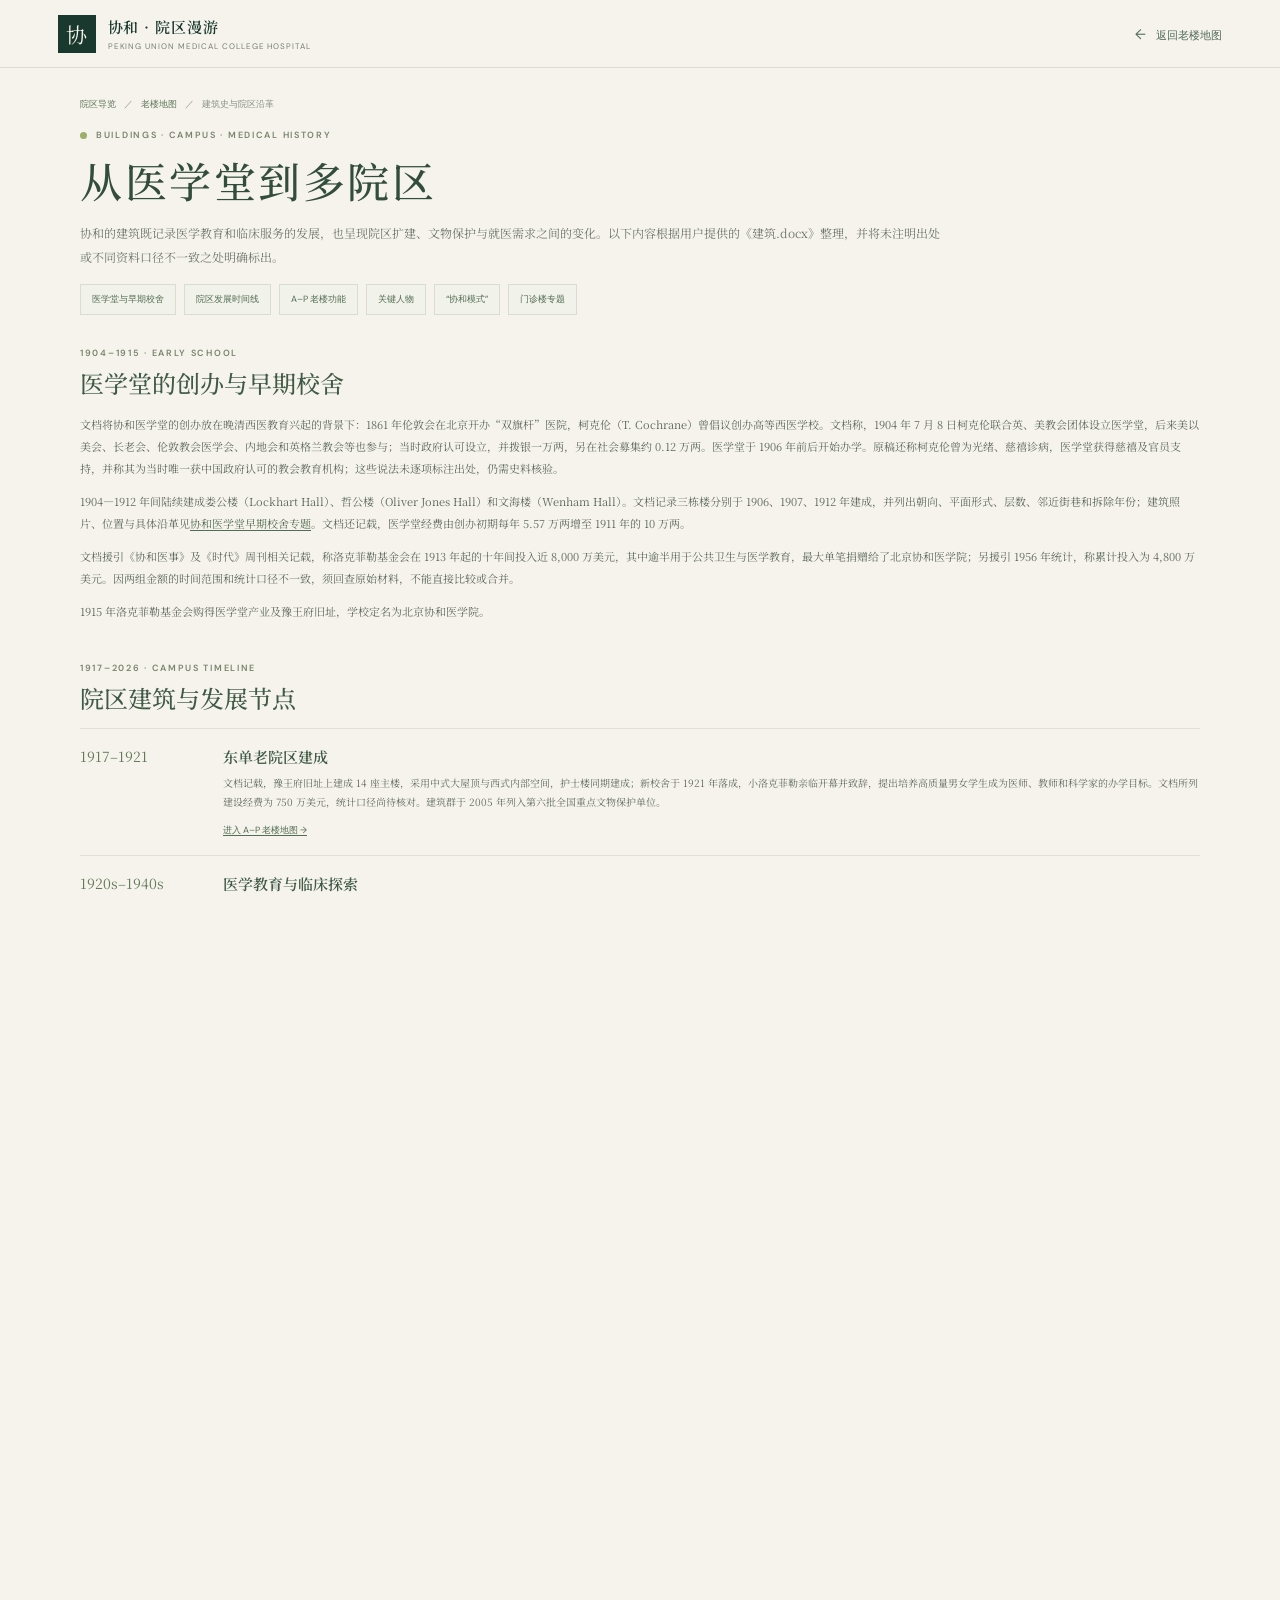
==== building-history.html @ 591eacb5 "Add complete campus building history Publish the uploaded document's historical timeline, clarify th" ====
<!doctype html>
<html lang="zh-CN">
<head>
  <meta charset="utf-8">
  <meta name="viewport" content="width=device-width, initial-scale=1">
  <meta name="theme-color" content="#f5f3ec">
  <meta name="description" content="协和医学堂早期校舍、东单老楼、门诊楼与院区发展沿革">
  <title>建筑史与院区沿革 · 协和院区漫游</title>
  <link rel="stylesheet" href="./styles.css">
  <link rel="stylesheet" href="./old-building.css">
</head>
<body class="heritage-detail-page building-history-page">
  <header class="topbar">
    <a class="brand" href="./index.html" aria-label="返回院区导览">
      <span class="brand-mark">协</span>
      <span><strong>协和 · 院区漫游</strong><small>PEKING UNION MEDICAL COLLEGE HOSPITAL</small></span>
    </a>
    <a class="back-link" href="./old-building.html"><span aria-hidden="true">←</span> 返回老楼地图</a>
  </header>
  <main class="heritage-detail-main">
    <nav class="detail-breadcrumb" aria-label="面包屑导航">
      <a href="./index.html">院区导览</a><span>／</span><a href="./old-building.html">老楼地图</a><span>／</span><span>建筑史与院区沿革</span>
    </nav>
    <header class="building-history-heading">
      <p class="eyebrow"><span></span> BUILDINGS · CAMPUS · MEDICAL HISTORY</p>
      <h1>从医学堂到多院区</h1>
      <p>协和的建筑既记录医学教育和临床服务的发展，也呈现院区扩建、文物保护与就医需求之间的变化。以下内容根据用户提供的《建筑.docx》整理，并将未注明出处或不同资料口径不一致之处明确标出。</p>
      <nav class="early-buildings-nav" aria-label="建筑史内容索引">
        <a href="#origins">医学堂与早期校舍</a>
        <a href="#timeline">院区发展时间线</a>
        <a href="#old-buildings">A–P 老楼功能</a>
        <a href="#people">关键人物</a>
        <a href="#model">“协和模式”</a>
        <a href="#outpatient">门诊楼专题</a>
      </nav>
    </header>

    <section class="building-history-section" id="origins">
      <p class="section-kicker">1904–1915 · EARLY SCHOOL</p>
      <h2>医学堂的创办与早期校舍</h2>
      <p>文档将协和医学堂的创办放在晚清西医教育兴起的背景下：1861 年伦敦会在北京开办“双旗杆”医院，柯克伦（T. Cochrane）曾倡议创办高等西医学校。文档称，1904 年 7 月 8 日柯克伦联合英、美教会团体设立医学堂，后来美以美会、长老会、伦敦教会医学会、内地会和英格兰教会等也参与；当时政府认可设立，并拨银一万两，另在社会募集约 0.12 万两。医学堂于 1906 年前后开始办学。原稿还称柯克伦曾为光绪、慈禧诊病，医学堂获得慈禧及官员支持，并称其为当时唯一获中国政府认可的教会教育机构；这些说法未逐项标注出处，仍需史料核验。</p>
      <p>1904—1912 年间陆续建成娄公楼（Lockhart Hall）、哲公楼（Oliver Jones Hall）和文海楼（Wenham Hall）。文档记录三栋楼分别于 1906、1907、1912 年建成，并列出朝向、平面形式、层数、邻近街巷和拆除年份；建筑照片、位置与具体沿革见<a href="./early-buildings.html">协和医学堂早期校舍专题</a>。文档还记载，医学堂经费由创办初期每年 5.57 万两增至 1911 年的 10 万两。</p>
      <p>文档援引《协和医事》及《时代》周刊相关记载，称洛克菲勒基金会在 1913 年起的十年间投入近 8,000 万美元，其中逾半用于公共卫生与医学教育，最大单笔捐赠给了北京协和医学院；另援引 1956 年统计，称累计投入为 4,800 万美元。因两组金额的时间范围和统计口径不一致，须回查原始材料，不能直接比较或合并。</p>
      <p>1915 年洛克菲勒基金会购得医学堂产业及豫王府旧址，学校定名为北京协和医学院。</p>
    </section>

    <section class="building-history-section" id="timeline">
      <p class="section-kicker">1917–2026 · CAMPUS TIMELINE</p>
      <h2>院区建筑与发展节点</h2>
      <ol class="building-history-timeline">
        <li>
          <time>1917–1921</time>
          <div><h3>东单老院区建成</h3><p>文档记载，豫王府旧址上建成 14 座主楼，采用中式大屋顶与西式内部空间，护士楼同期建成；新校舍于 1921 年落成，小洛克菲勒亲临开幕并致辞，提出培养高质量男女学生成为医师、教师和科学家的办学目标。文档所列建设经费为 750 万美元，统计口径尚待核对。建筑群于 2005 年列入第六批全国重点文物保护单位。</p><a href="./old-building.html">进入 A–P 老楼地图 →</a></div>
        </li>
        <li>
          <time>1920s–1940s</time>
          <div><h3>医学教育与临床探索</h3><p>文档将八年制医学教育、招收女生的办学实践，以及 1936 年世界首例颈动脉部分切除术、1942 年刘士豪与朱宪彝命名“肾性骨营养不良”等内容列为协和医学史节点。这些具体史实及“首例”的范围需结合专业史料进一步核验。</p></div>
        </li>
        <li>
          <time>1941–1959</time>
          <div><h3>停办、接管与恢复办学</h3><p>文档记载，太平洋战争期间协和于 1941—1945 年被迫关闭，战后复院；1951 年由中央人民政府接管。文档称人才流失后教学特色和医疗水平受到影响，张孝骞于 1957 年建议恢复协和医学院，1959 年学校定名为“中国医科大学”，并记有“党的领导加旧协和”的办学方针概括。不同阶段的机构名称、政策表述及因果判断以校史档案为准。</p></div>
        </li>
        <li>
          <time>1975–1978</time>
          <div><h3>专门门诊楼开工并开诊</h3><p>后期门诊楼于 1975 年奠基、1978 年开诊，建筑面积约 1.3 万平方米。文档中的未署名口述回忆称，它建成时曾是北京较早的专门门诊楼，国家拨款建设，设施当时较为先进。该回忆未注明受访者和原始记录。此楼属于改革开放后院区扩容，与 A–P 编号中的 J 楼（早期老院区门诊楼）不是同一栋建筑。</p><a href="./campus-building.html?place=outpatient">查看 1978 年门诊楼及后续门诊发展 →</a></div>
        </li>
        <li>
          <time>1987–2001</time>
          <div><h3>住院与教学空间扩充</h3><p>文档记载，住院楼于 1987 年奠基、1996 年启用，建筑面积约 6.4 万平方米；教学楼于 1998—2001 年建成，建筑面积约 1.8 万平方米。</p></div>
        </li>
        <li>
          <time>2002</time>
          <div><h3>西单院区并入</h3><p>文档将邮电医院合并重组与新增西院区相联系，并列出院区内 1993 年住院楼、1998 年门诊楼和 2003 年北楼，建筑面积约 3.3 万平方米、新增床位 500 余张，作为“一院多区”发展的节点。院区建筑年份及统计范围仍需以院方资料核对。</p></div>
        </li>
        <li>
          <time>2008–2013</time>
          <div><h3>新门急诊与手术空间</h3><p>门急诊楼及手术科室楼改扩建工程于 2008 年奠基、2012 年建成，文档记录总建筑面积约 22 万平方米，并提及获得“新医改十年精典医院建筑”奖。奖项名称及面积统计范围尚未核实。</p><a href="./campus-building.html?place=emergency">查看现代急诊空间 →</a></div>
        </li>
        <li>
          <time>2021–2026</time>
          <div><h3>百年节点与院史延续</h3><p>文档概括改革开放后协和重建学术影响力，记录 2021 年建院百年，并提及 2026 年建院 105 周年及院史馆重装开馆；具体开馆时间及相关活动信息应以院方最新公告为准。</p></div>
        </li>
      </ol>
      <aside class="building-history-note">文档概括，协和老建筑群至今仍承载医疗、教学、科研、行政和后勤等功能，整体布局和建筑风格得到保留；同时指出医疗需求、消防安全与现代设备的发展，对旧有功能布局和结构形式提出了新要求。此处是整体性描述，各楼当前用途需以院方资料和现场信息为准。</aside>
    </section>

    <section class="building-history-section" id="outpatient">
      <p class="section-kicker">OUTPATIENT BUILDINGS · TWO DIFFERENT ERAS</p>
      <h2>门诊楼：J 楼与 1978 年门诊楼</h2>
      <div class="building-history-callout">
        <article>
          <h3>老院区 J 楼 · 历史门诊楼</h3>
          <p>J 楼是老楼 A–P 编号中的门诊楼。建筑史资料记载其包含各科门诊、办公室、实验室、放射学科及手术室；用户提供的文档注明 J 楼“无图”，目前页面使用总平面图作位置参照，并非单体照片。</p>
          <a href="./heritage.html?place=J">查看 J 楼历史故事 →</a>
        </article>
        <article>
          <h3>后期门诊楼 · 1975 年奠基、1978 年开诊</h3>
          <p>这是院区扩容时期建成的另一栋门诊楼，文档记载建筑面积约 1.3 万平方米。文档中的口述回忆称其建成时曾是北京较早的专门门诊楼之一；未注明受访者姓名和原始记录，因此作为待考的历史回忆呈现。</p>
          <a href="./campus-building.html?place=outpatient">查看门诊服务与空间变迁 →</a>
        </article>
      </div>
      <p>文档描述，随着进京就医需求增加，旧门诊空间日渐拥挤，医患曾以“百货商店”“菜市场”等比喻表达嘈杂和拥挤体验；文档记载门诊量曾超过每日 12,000 人次、约为建设初期的 6 倍。另一项现有网页资料记录新楼启用前高峰约 12,700 人次。两组数字的统计时间和口径并不完全明确，不能直接当作当前门诊量。2012 年新门急诊楼建成后，门诊服务迁入新的综合空间；旧门诊楼所在空间后来转为转化医学科研用途。更多建筑沿革见<a href="./campus-building.html?place=transformation">转化医学楼故事</a>。</p>
    </section>

    <section class="building-history-section" id="old-buildings">
      <p class="section-kicker">1917–1921 · A–P BUILDING GUIDE</p>
      <h2>洛克菲勒基金会建设的 A–P 老楼</h2>
      <p>以下楼名与历史功能按用户提供文档和建筑史研究整理。文档未提供单体照片的楼宇不以邻楼照片代替；对应故事页会说明图片用途。</p>
      <div class="building-history-index">
        <a href="./heritage.html?place=A"><b>A</b><span><strong>壹号礼堂</strong><small>礼堂与集会空间</small></span></a>
        <a href="./heritage.html?place=B"><b>B</b><span><strong>解剖学楼</strong><small>解剖学教学</small></span></a>
        <a href="./heritage.html?place=C"><b>C</b><span><strong>校办公室及生物化学楼</strong><small>校务与生物化学</small></span></a>
        <a href="./heritage.html?place=D"><b>D</b><span><strong>生理学、药理学楼</strong><small>生理学与药理学</small></span></a>
        <a href="./heritage.html?place=E"><b>E</b><span><strong>特别病房</strong><small>特别病房</small></span></a>
        <a href="./heritage.html?place=F"><b>F</b><span><strong>医院行政及住院医生宿舍</strong><small>文档注明无单体图</small></span></a>
        <a href="./heritage.html?place=G"><b>G</b><span><strong>外科病房</strong><small>G、H 合照中位于左侧</small></span></a>
        <a href="./heritage.html?place=H"><b>H</b><span><strong>内科病房</strong><small>G、H 合照中位于右侧</small></span></a>
        <a href="./heritage.html?place=I"><b>I</b><span><strong>病理学楼</strong><small>寄生虫、微生物、病理、太平间及检验</small></span></a>
        <a href="./heritage.html?place=J"><b>J</b><span><strong>老院区门诊楼</strong><small>门诊、办公室、实验室、放射学及手术室</small></span></a>
        <a href="./heritage.html?place=K"><b>K</b><span><strong>妇科、总务科及儿科病房</strong><small>另含急诊、住院、药房与病案室</small></span></a>
        <a href="./heritage.html?place=L"><b>L</b><span><strong>护士楼，后改为图书馆</strong><small>护士楼／图书馆</small></span></a>
        <a href="./heritage.html?place=M"><b>M</b><span><strong>动力房</strong><small>发电机、蒸汽机、洗衣机等设备</small></span></a>
        <a href="./heritage.html?place=N"><b>N</b><span><strong>动物房及仓库</strong><small>动物房与仓储</small></span></a>
        <a href="./heritage.html?place=O"><b>O</b><span><strong>专科门诊、实验室及宿舍</strong><small>地下眼科／耳鼻喉科；一层皮肤／神经科；二层外科／放射科实验室；三、四层实习医生及男住院医生宿舍</small></span></a>
        <a href="./heritage.html?place=P"><b>P</b><span><strong>传染病楼</strong><small>地下门诊直通院外；一、二层病房并与普通病区隔离</small></span></a>
      </div>
      <p class="building-history-note">说明：O 楼原文写作“耳鼻口科”，此处按常见科室名称规范为“耳鼻喉科”；如需逐字引用原文，应以原始文档为准。F、J、M–P 等楼在文档中标注无图，网页中的历史布局图只作位置参照。</p>
    </section>

    <section class="building-history-section" id="people">
      <p class="section-kicker">PEOPLE · MEDICAL HISTORY</p>
      <h2>文档提及的关键人物</h2>
      <div class="building-history-people">
        <article><h3>小洛克菲勒</h3><p>文档称其为主要创办人与资助者之一，并记载其于 1921 年参加新校舍开幕典礼。</p></article>
        <article><h3>刘瑞恒</h3><p>文档称其为协和首位中国籍院长、校长，并提及其后推动全国公共卫生事业。</p></article>
        <article><h3>张孝骞</h3><p>协和内科代表人物。文档以“如临深渊，如履薄冰”概括其行医态度，提到记录 56 位患者信息的小本，并记载其于 1957 年建议恢复协和医学院。<a href="./people.html?person=zhang-xiaoqian">人物故事 →</a></p></article>
        <article><h3>林巧稚</h3><p>文档称其为协和首位中国籍女科主任（妇产科），并以“万婴之母”称誉，记有“一辈子的值班医生”说法；相关人物页介绍她的临床与教学工作。<a href="./people.html?person=lin-qiaozhi">人物故事 →</a></p></article>
        <article><h3>曾宪九</h3><p>文档将其列为现代基本外科的重要奠基者，并记载其于 1951 年完成国内首例 Whipple 手术；具体“首例”范围待专业史料核验。<a href="./people.html?person=zeng-xianjiu">人物故事 →</a></p></article>
        <article><h3>宋鸿钊</h3><p>文档记载其绒癌治疗方案获 1985 年国家科技进步一等奖，并称相关方案写入国际指南；奖项和指南出处待核。</p></article>
      </div>
    </section>

    <section class="building-history-section" id="model">
      <p class="section-kicker">EDUCATION · HOSPITAL PRACTICE</p>
      <h2>文档中的“协和模式”概述</h2>
      <p class="building-history-note">用户提供的文档将本节标注为“来自 AI”。以下仅作为待核实的整理线索，不作为院方正式定义或权威引述；对具体制度与人物观点应补充原始文献后再作确定表述。</p>
      <div class="building-history-people">
        <article><h3>医学教育</h3><p>文档以“三基三严”（基础理论、基本知识、基本技能；严肃态度、严格要求、严密方法）和规范化住院医师培训概括传统培养路径，并将“培养好大夫”而非论文数量归纳为培养成效标准；该观点在原稿中归于巴德年，待查原始访谈或文献。</p></article>
        <article><h3>人才培养改革</h3><p>文档将“4+4”医学教育模式概括为招收不同学科背景的本科毕业生接受医学教育，并称其自 2018 年后启动、与八年制路径并行；原稿将此归于王辰院士。具体项目年份、招生要求与实施情况应以院方正式资料为准。</p></article>
        <article><h3>医院管理</h3><p>文档提到三级查房、临床病理讨论、多学科会诊等制度，以及“优质医疗资源扩容下沉”和多学科协作诊疗（MDT）等语境中的“协和模式”。这些概括的适用范围、提出者及原始出处尚待补充。</p></article>
      </div>
    </section>

    <aside class="building-history-source">
      <strong>资料与核验说明</strong>
      <p>本页主体依据用户提供的《建筑.docx》整理。文档引用李美慧《北京协和医院各历史阶段建筑设计研究》[D]（北京建筑大学，2020，DOI: 10.26943/d.cnki.gbjzc.2020.000117）；部分扩建数据、口述内容、人物评价及“协和模式”未注明独立出处，已标为待核。楼宇历史功能不等于现状科室安排，现状及就诊信息以院方发布为准。</p>
      <p><a href="https://doi.org/10.26943/d.cnki.gbjzc.2020.000117" target="_blank" rel="noreferrer">查看建筑史研究 DOI ↗</a>　<a href="./sources.html">查看网站资料与图片来源 ↗</a></p>
    </aside>
  </main>
</body>
</html>
---- styles.css ----
@import url('https://fonts.googleapis.com/css2?family=DM+Sans:wght@400;500;600;700&family=Noto+Serif+SC:wght@400;500;600;700&display=swap');

:root {
  color-scheme: light;
  --paper: #f5f3ec;
  --paper-deep: #eae8dd;
  --ink: #19392e;
  --ink-soft: #426052;
  --muted: #777f72;
  --line: #d9d9cc;
  --lime: #c9db80;
  --white: #fffef9;
  --serif: "Noto Serif SC", "Songti SC", serif;
  --sans: "DM Sans", "Microsoft YaHei", sans-serif;
}

* { box-sizing: border-box; }
html { scroll-behavior: smooth; }
body {
  margin: 0;
  background: var(--paper);
  color: var(--ink);
  font-family: var(--sans);
  -webkit-font-smoothing: antialiased;
}
button, a { font: inherit; }
a { color: inherit; text-decoration: none; }
button { color: inherit; }

.topbar {
  height: 78px;
  padding: 0 6.25%;
  display: flex;
  align-items: center;
  justify-content: space-between;
  border-bottom: 1px solid rgba(25, 57, 46, .12);
}
.brand { display: flex; gap: 12px; align-items: center; }
.brand-mark {
  display: grid;
  place-items: center;
  width: 38px;
  height: 38px;
  color: #f8f6ed;
  background: var(--ink);
  font-family: var(--serif);
  font-size: 21px;
}
.brand strong { display: block; font-family: var(--serif); font-size: 15px; font-weight: 600; letter-spacing: .06em; }
.brand small { display: block; padding-top: 4px; color: var(--muted); font-size: 8px; letter-spacing: .12em; }
.top-nav { display: flex; align-items: center; gap: 34px; margin-left: 60px; }
.top-nav a { color: #68776c; font-size: 12px; transition: color .2s; }
.top-nav a:hover, .top-nav a.active { color: var(--ink); }
.top-nav a.active::after { display: block; width: 16px; height: 2px; margin: 8px auto 0; background: #8ca365; content: ""; }
.top-nav .people-nav-link { position: relative; display: flex; min-height: 44px; flex-direction: column; justify-content: center; gap: 2px; padding: 5px 13px; border: 1px solid #a6b386; background: #edf0e4; color: #344f3c; box-shadow: 0 2px 8px rgba(25, 57, 46, .09); }
.top-nav .people-nav-link span { color: #7b895e; font-size: 8px; letter-spacing: .14em; }
.top-nav .people-nav-link strong { font-family: var(--serif); font-size: 12px; font-weight: 600; letter-spacing: .04em; }
.top-nav .people-nav-link.active, .top-nav .people-nav-link:hover { border-color: #879969; background: #e1e8d1; color: #19392e; }
.top-nav .people-nav-link.active::after { position: absolute; right: 10px; bottom: 5px; left: 10px; width: auto; height: 2px; margin: 0; background: #9cac69; }
.official-link { font-size: 11px; color: var(--ink-soft); }
.official-link span { padding-left: 5px; }
.footer-links { display: flex; align-items: center; gap: 20px; }
.footer-links a { color: #607659; }

main { width: min(1190px, 87.5%); margin: 0 auto; }
.intro { display: flex; align-items: end; justify-content: space-between; padding: 76px 0 48px; }
.eyebrow, .section-kicker { color: #78856b; font-size: 9px; font-weight: 600; letter-spacing: .19em; }
.eyebrow { display: flex; gap: 9px; align-items: center; margin: 0 0 17px; }
.eyebrow span { width: 7px; height: 7px; border-radius: 50%; background: #9bae6b; }
.intro h1 { margin: 0; font-family: var(--serif); font-size: clamp(38px, 5vw, 58px); font-weight: 500; line-height: 1.3; letter-spacing: .06em; }
.intro h1 em { color: #7b8e62; font-style: normal; }
.lead { margin: 16px 0 26px; color: #667267; font-family: var(--serif); font-size: 14px; letter-spacing: .06em; }
.intro-foot { display: flex; align-items: center; gap: 11px; color: #7c8277; font-size: 10px; letter-spacing: .04em; }
.compass { display: grid; width: 19px; height: 19px; place-items: center; border: 1px solid #93a17c; border-radius: 50%; color: #70815c; font-size: 9px; }
.foot-divider { height: 12px; border-left: 1px solid #cccec2; }
.intro-note { position: relative; min-width: 218px; padding: 18px 0 9px 26px; border-left: 1px solid #cdd0c2; }
.note-index { color: #89917f; font-size: 9px; letter-spacing: .15em; }
.intro-note p { margin: 13px 0; font-family: var(--serif); font-size: 17px; line-height: 1.9; letter-spacing: .08em; }
.note-line { display: block; width: 27px; border-top: 1px solid #a1ac8c; }
.note-caption { display: block; margin-top: 12px; color: #9a9e91; font-size: 7px; letter-spacing: .16em; }

.explorer { display: grid; grid-template-columns: minmax(0, 1.53fr) minmax(295px, .77fr); gap: 34px; align-items: start; }
.map-toolbar { display: flex; align-items: end; justify-content: space-between; margin-bottom: 16px; }
.map-toolbar h2 { margin: 7px 0 0; font-family: var(--serif); font-size: 19px; font-weight: 600; letter-spacing: .04em; }
.map-toolbar h2 span { color: #8b9084; font-size: 11px; font-weight: 400; }
.map-shell { padding: 15px 15px 10px; background: #e9e9dd; }
.map-image-wrap { position: relative; overflow: hidden; background: #dce3c3; }
.map-image { display: block; width: 100%; height: auto; transition: opacity .2s; }
.hotspots { position: absolute; inset: 0; }
.hotspot {
  position: absolute;
  display: grid;
  width: clamp(26px, 3.6vw, 36px);
  height: clamp(26px, 3.6vw, 36px);
  padding: 0;
  place-items: center;
  transform: translate(-50%, -50%);
  border: 1px solid rgba(255, 254, 249, .85);
  border-radius: 50%;
  background: var(--ink);
  box-shadow: 0 2px 9px rgba(11, 35, 25, .24);
  color: var(--white);
  cursor: pointer;
  font-size: 10px;
  font-weight: 600;
  opacity: .68;
  transition: opacity .2s, transform .2s, background .2s, box-shadow .2s;
}
.hotspot::after { position: absolute; inset: -5px; border: 1px solid rgba(25, 57, 46, .35); border-radius: 50%; content: ""; }
.hotspot:hover, .hotspot:focus-visible { z-index: 2; transform: translate(-50%, -50%) scale(1.12); outline: none; }
.hotspot.active { background: #9cac69; box-shadow: 0 0 0 5px rgba(201, 219, 128, .42), 0 3px 10px rgba(11, 35, 25, .25); }
.hotspot.active::after { border-color: #fffef9; }
.hotspot:hover, .hotspot:focus-visible, .hotspot.active { opacity: 1; }
.hotspot.hotspot-featured {
  width: clamp(36px, 4vw, 44px);
  height: clamp(36px, 4vw, 44px);
  opacity: 1;
  border: 2px solid rgba(255, 254, 249, .98);
  background: #a87332;
  box-shadow: 0 0 0 5px rgba(168, 115, 50, .28), 0 3px 12px rgba(11, 35, 25, .32);
  font-size: 11px;
}
.hotspot.hotspot-featured::after { inset: -9px; border-color: rgba(168, 115, 50, .62); }
.hotspot.hotspot-featured::before {
  position: absolute;
  bottom: calc(100% + 9px);
  left: 50%;
  padding: 4px 7px;
  transform: translateX(-50%);
  border: 1px solid rgba(168, 115, 50, .28);
  background: rgba(255, 254, 249, .96);
  color: #765126;
  content: "老楼";
  font-size: 9px;
  font-weight: 600;
  white-space: nowrap;
}
.hotspot.hotspot-featured:hover, .hotspot.hotspot-featured:focus-visible { background: #a87332; }
.map-north { position: absolute; top: 10px; left: 12px; display: flex; gap: 4px; align-items: center; color: #244638; font-family: var(--serif); font-size: 9px; }
.map-north span { font-family: var(--sans); font-size: 13px; }
.map-stamp { position: absolute; right: 10px; bottom: 9px; padding: 6px 8px; background: rgba(245, 243, 236, .84); color: #607361; font-size: 8px; letter-spacing: .15em; line-height: 1.35; text-align: right; }
.map-stamp small { font-size: 6px; }
.map-legend { display: flex; justify-content: space-between; padding: 10px 1px 0; color: #758071; font-size: 9px; }
.map-legend > span:first-child { display: flex; align-items: center; gap: 7px; }
.legend-dot { width: 7px; height: 7px; border-radius: 50%; background: #748a58; }
.legend-hint { color: #909487; }
.satellite-note { margin: 9px 1px 0; color: #7b8174; font-size: 9px; }

.detail-column { padding-top: 2px; }
.detail-heading { display: flex; justify-content: space-between; align-items: center; padding: 2px 1px 12px; }
.detail-heading-actions { display: flex; align-items: center; gap: 9px; }
.people-entry-link { display: flex; min-height: 52px; min-width: 174px; flex-direction: column; justify-content: center; gap: 3px; padding: 7px 14px; border: 1px solid #a6b386; background: #edf0e4; color: #344f3c; box-shadow: 0 2px 8px rgba(25, 57, 46, .09); transition: background .2s, border-color .2s, transform .2s; }
.people-entry-link:hover { transform: translateY(-1px); border-color: #879969; background: #e1e8d1; }
.people-entry-link > span { color: #7b895e; font-size: 9px; letter-spacing: .14em; }
.people-entry-link strong { font-family: var(--serif); font-size: 15px; font-weight: 600; letter-spacing: .04em; white-space: nowrap; }
.people-entry-link i { padding-left: 5px; color: #829263; font-family: var(--sans); font-size: 12px; font-style: normal; }
.detail-count { color: #6f8060; font-size: 10px; letter-spacing: .1em; }
.detail-count i { color: #a1a395; font-style: normal; }
.detail-card { padding: 20px 21px 15px; border: 1px solid #dcddd2; background: rgba(255, 254, 249, .58); }
.detail-topline { display: flex; justify-content: space-between; align-items: center; }
.category-pill { padding: 5px 8px; background: #e8ecd9; color: #637452; font-size: 9px; }
.detail-number { color: #a4a895; font-size: 11px; letter-spacing: .1em; }
.detail-card h2 { margin: 16px 0 8px; font-family: var(--serif); font-size: 25px; font-weight: 600; letter-spacing: .08em; }
.detail-summary { min-height: 42px; margin: 0; color: #73796e; font-family: var(--serif); font-size: 11px; line-height: 1.9; }
.detail-rule { margin: 15px 0 13px; border-top: 1px solid #e0e0d5; }
.detail-card h3 { margin: 0 0 10px; color: #485f4c; font-family: var(--serif); font-size: 11px; font-weight: 600; }
.detail-points { display: grid; gap: 8px; padding: 0; margin: 0; list-style: none; }
.detail-points li { position: relative; padding-left: 13px; color: #767d70; font-size: 10px; line-height: 1.55; }
.detail-points li::before { position: absolute; left: 0; color: #9dae76; content: "—"; }
.verification-note { display: flex; gap: 7px; align-items: start; margin-top: 15px; padding: 9px; background: #f0f0e7; color: #858879; font-size: 8px; line-height: 1.6; }
.verification-note span:first-child { color: #889765; }
.next-button { display: flex; justify-content: space-between; width: 100%; margin-top: 13px; padding: 10px 1px 2px; border: 0; border-top: 1px solid #dfe0d5; background: transparent; color: #45604b; cursor: pointer; font-size: 10px; }
.next-button span { font-size: 14px; transition: transform .2s; }
.next-button:hover span { transform: translateX(4px); }
.building-list-wrap { margin-top: 16px; }
.list-heading { display: flex; justify-content: space-between; align-items: baseline; margin-bottom: 8px; }
.list-heading h3 { margin: 0; font-family: var(--serif); font-size: 12px; letter-spacing: .06em; }
.list-heading span { color: #96998e; font-size: 8px; }
.building-list { display: flex; flex-wrap: wrap; gap: 5px; }
.list-item { padding: 7px 9px; border: 1px solid #dcded2; background: transparent; color: #697466; cursor: pointer; font-size: 9px; transition: all .2s; }
.list-item:hover, .list-item.active { border-color: #718260; background: #e8ecd9; color: #314d3b; }

.story-strip { display: grid; grid-template-columns: 150px 1fr 235px; gap: 26px; align-items: center; margin: 68px 0 54px; padding: 27px 30px; background: #e9eadd; }
.story-label { display: flex; height: 100%; flex-direction: column; justify-content: space-between; }
.story-symbol { color: #9ead7a; font-size: 28px; }
.story-copy h2 { margin: 0 0 9px; font-family: var(--serif); font-size: 19px; font-weight: 600; line-height: 1.6; letter-spacing: .04em; }
.story-copy p { max-width: 510px; margin: 0; color: #70786c; font-size: 10px; line-height: 1.9; }
.mobile-break { display: none; }
.source-card { display: flex; flex-direction: column; min-height: 88px; justify-content: center; padding: 13px 15px; border: 1px solid #d4d7c6; background: rgba(255, 254, 249, .42); transition: background .2s; }
.source-card:hover { background: rgba(255, 254, 249, .85); }
.source-icon { align-self: end; color: #77875e; font-size: 13px; }
.source-title { margin-top: -4px; font-family: var(--serif); font-size: 11px; }
.source-caption { margin-top: 5px; color: #8c9184; font-size: 8px; }
.page-footer { display: flex; justify-content: space-between; padding: 16px 6.25%; border-top: 1px solid rgba(25, 57, 46, .12); color: #858a7e; font-size: 9px; }
.page-footer i { padding: 0 5px; color: #b0b4a8; font-style: normal; }

@media (max-width: 850px) {
  .topbar { padding: 0 5%; }
  main { width: 90%; }
  .explorer { grid-template-columns: minmax(0, 1.2fr) minmax(270px, .8fr); gap: 20px; }
  .intro { padding-top: 58px; }
  .intro-note { min-width: 175px; }
  .story-strip { grid-template-columns: 105px 1fr 190px; gap: 18px; padding: 23px; }
}
@media (max-width: 650px) {
  .topbar { height: 66px; }
  .brand-mark { width: 34px; height: 34px; }
  .brand strong { font-size: 13px; }
  .brand small { font-size: 6px; }
  .top-nav { display: flex; gap: 10px; margin-left: 0; }
  .top-nav a { font-size: 8px; }
  .top-nav .people-nav-link { min-height: 36px; gap: 1px; padding: 4px 7px; }
  .top-nav .people-nav-link span { font-size: 6px; }
  .top-nav .people-nav-link strong { font-size: 9px; }
  .official-link { font-size: 9px; }
  main { width: 91%; }
  .intro { padding: 48px 0 30px; }
  .intro h1 { font-size: 43px; }
  .lead { max-width: 275px; font-size: 12px; line-height: 1.8; }
  .intro-note { min-width: auto; padding-left: 14px; }
  .intro-note p { font-size: 13px; }
  .note-caption { font-size: 6px; }
  .intro-foot { flex-wrap: wrap; font-size: 9px; }
  .explorer { grid-template-columns: 1fr; gap: 25px; }
  .map-toolbar h2 { font-size: 16px; }
  .map-toolbar h2 span { display: block; margin-top: 4px; font-size: 9px; }
  .map-shell { padding: 9px 9px 8px; }
  .hotspot { width: 27px; height: 27px; font-size: 9px; }
  .map-legend { font-size: 8px; }
  .legend-hint { max-width: 58%; text-align: right; }
  .detail-column { padding-top: 0; }
  .detail-card { padding: 17px; }
  .detail-summary { min-height: unset; }
  .building-list-wrap { margin-top: 14px; }
  .story-strip { grid-template-columns: 1fr auto; gap: 14px; margin: 43px 0 35px; padding: 19px; }
  .story-label { grid-column: 1 / -1; flex-direction: row; align-items: center; }
  .story-symbol { font-size: 20px; }
  .story-copy h2 { font-size: 16px; }
  .story-copy p { font-size: 9px; }
  .mobile-break { display: initial; }
  .source-card { min-width: 120px; min-height: 80px; padding: 10px; }
  .source-title { font-size: 10px; }
  .source-caption { font-size: 7px; line-height: 1.5; }
  .page-footer { flex-direction: column; gap: 6px; padding: 14px 5%; font-size: 8px; }
  .footer-links { flex-wrap: wrap; justify-content: center; gap: 8px 13px; }
}
@media (prefers-reduced-motion: reduce) {
  *, *::before, *::after { scroll-behavior: auto !important; transition-duration: .01ms !important; }
}

html, body { width: 100%; height: 100%; overflow: hidden; }
body { display: flex; flex-direction: column; }
.topbar { flex: 0 0 68px; height: 68px; padding: 0 4.5%; }
.edition-label { color: #71806a; font-size: 10px; letter-spacing: .12em; }
main { width: 100%; height: calc(100dvh - 108px); min-height: 0; margin: 0; padding: 20px 4.5% 17px; }
.intro, .story-strip { display: none; }
.explorer { height: 100%; grid-template-columns: minmax(0, 1fr) minmax(300px, 345px); gap: 24px; }
.map-column { display: flex; min-width: 0; min-height: 0; flex-direction: column; }
.map-toolbar { flex: 0 0 auto; margin-bottom: 10px; }
.map-toolbar h2 { font-size: 18px; }
.map-shell { display: flex; min-height: 0; flex: 1; flex-direction: column; padding: 12px; }
.map-image-wrap { display: flex; width: min(100%, 55dvh); max-height: 100%; aspect-ratio: 935 / 1073; min-height: 0; flex: 0 1 auto; align-items: center; justify-content: center; align-self: center; background: #e2e4db; }
.map-image { display: block; width: 100%; height: 100%; max-width: 100%; max-height: 100%; object-fit: contain; }
.map-legend { flex: 0 0 auto; }
.satellite-note { flex: 0 0 auto; margin-bottom: 0; }
.detail-column { display: flex; min-height: 0; flex-direction: column; padding-top: 0; }
.detail-heading { flex: 0 0 auto; padding: 2px 1px 10px; }
.people-entry-link { min-height: 46px; min-width: 154px; padding: 5px 10px; }
.people-entry-link > span { font-size: 8px; }
.people-entry-link strong { font-size: 13px; }
.detail-card { flex: 0 0 auto; padding: 20px; }
.detail-card.is-welcome .detail-rule,
.detail-card.is-welcome h3,
.detail-card.is-welcome .detail-points,
.detail-card.is-welcome .verification-note,
.detail-card.is-welcome .next-button { display: none; }
.detail-card.is-welcome { margin-top: 10px; padding: 23px 21px; }
.detail-card.is-welcome h2 { margin-top: 19px; }
.detail-card.is-welcome .detail-summary { min-height: 0; }
.building-list[hidden] { display: none; }
.building-list-wrap { min-height: 0; margin-top: auto; padding-top: 13px; }
.building-list-wrap::before { display: block; margin-bottom: 10px; color: #8a9084; content: "选择地图上的编号，查看对应楼宇"; font-size: 9px; }
.building-list { gap: 6px; }
.list-item { padding: 7px 8px; }
.page-footer { flex: 0 0 40px; min-height: 40px; padding: 0 4.5%; align-items: center; }

@media (max-width: 650px) {
  html, body { height: 100%; }
  .topbar { flex-basis: 58px; height: 58px; padding: 0 5%; }
  .edition-label { font-size: 8px; }
  main { height: calc(100dvh - 58px); padding: 8px 4% 10px; }
  .explorer { display: block; height: 100%; }
  .map-column { height: 100%; }
  .map-toolbar { margin-bottom: 7px; }
  .map-toolbar h2 { margin-top: 2px; font-size: 14px; }
  .section-kicker { font-size: 7px; }
  .map-shell { padding: 6px; }
  .map-image-wrap { width: min(100%, 55dvh); }
  .map-legend { padding-top: 6px; font-size: 7px; }
  .satellite-note { margin-top: 4px; font-size: 7px; }
  .hotspot { width: 27px; height: 27px; }
  .detail-column { position: fixed; z-index: 5; right: 4%; bottom: 12px; left: 4%; max-height: 39dvh; padding: 10px; overflow-y: auto; border: 1px solid #dcddd2; background: rgba(245, 243, 236, .97); box-shadow: 0 7px 28px rgba(24, 48, 36, .17); }
  .detail-heading { padding: 0 1px 7px; }
  .detail-heading-actions { gap: 7px; }
  .people-entry-link { min-width: 143px; min-height: 42px; padding: 4px 8px; }
  .people-entry-link > span { font-size: 7px; }
  .people-entry-link strong { font-size: 12px; }
  .detail-count { font-size: 8px; }
  .detail-card, .detail-card.is-welcome { margin: 0; padding: 12px; }
  .detail-card h2 { margin: 8px 0 4px; font-size: 19px; }
  .detail-summary { font-size: 10px; line-height: 1.7; }
  .detail-rule { margin: 9px 0; }
  .detail-points { gap: 4px; }
  .detail-points li { font-size: 9px; }
  .verification-note { margin-top: 8px; padding: 6px; }
  .next-button { margin-top: 7px; padding-top: 7px; }
  .building-list-wrap { display: none; }
  .page-footer { display: none; }
}
---- old-building.css ----
.heritage-map-page { overflow: hidden; }
.back-link { color: #526b57; font-size: 11px; }
.back-link span { padding-right: 7px; font-size: 14px; }
.heritage-main { display: flex; width: 100%; height: calc(100dvh - 68px); min-height: 0; flex-direction: column; padding: 20px 5% 13px; }
.heritage-heading { display: flex; flex: 0 0 auto; align-items: end; justify-content: space-between; padding: 0 0 14px; }
.heritage-heading .eyebrow { margin-bottom: 5px; }
.heritage-heading h1 { margin: 0; font-family: var(--serif); font-size: 30px; font-weight: 500; letter-spacing: .08em; }
.heritage-heading h1 em { color: #9caa75; font-style: normal; }
.heritage-lead { margin: 6px 0 0; color: #788072; font-family: var(--serif); font-size: 11px; letter-spacing: .06em; }
.map-instruction { display: flex; align-items: center; gap: 10px; color: #737c6f; font-size: 9px; line-height: 1.7; }
.instruction-number { color: #8d9d6b; font-family: var(--serif); font-size: 23px; }
.heritage-explorer { display: grid; min-height: 0; flex: 1; grid-template-columns: minmax(0, 1fr) minmax(260px, 315px); gap: 22px; }
.heritage-map-panel { display: flex; min-width: 0; min-height: 0; flex-direction: column; padding: 11px; background: #e9e9dd; }
.heritage-map-frame { position: relative; display: flex; min-height: 0; flex: 1; align-items: center; justify-content: center; overflow: hidden; background: #dddfd5; }
.heritage-map-canvas { position: relative; height: 100%; max-width: 100%; aspect-ratio: 626 / 991; }
.heritage-map-image { display: block; width: 100%; height: 100%; }
.heritage-hotspots { position: absolute; inset: 0; }
.heritage-hotspot {
  position: absolute;
  display: grid;
  width: clamp(20px, 2.1vw, 28px);
  height: clamp(20px, 2.1vw, 28px);
  padding: 0;
  place-items: center;
  transform: translate(-50%, -50%);
  border: 1px solid rgba(255, 254, 249, .95);
  border-radius: 50%;
  background: #1f4938;
  box-shadow: 0 2px 10px rgba(11, 35, 25, .28);
  color: #fffef9;
  cursor: pointer;
  font-size: 10px;
  font-weight: 600;
  transition: transform .2s, background .2s, box-shadow .2s;
}
.heritage-hotspot::after { position: absolute; inset: -5px; border: 1px solid rgba(31, 73, 56, .42); border-radius: 50%; content: ""; }
.heritage-hotspot:hover, .heritage-hotspot:focus-visible { z-index: 2; transform: translate(-50%, -50%) scale(1.12); outline: none; }
.heritage-hotspot:hover, .heritage-hotspot:focus-visible, .heritage-hotspot:active { background: #91a36b; }
.heritage-hotspot-label { position: absolute; top: calc(100% + 7px); left: 50%; display: none; width: max-content; max-width: 112px; padding: 4px 6px; transform: translateX(-50%); background: rgba(245, 243, 236, .95); color: #334d3d; font-size: 8px; font-weight: 500; }
.heritage-hotspot:hover .heritage-hotspot-label, .heritage-hotspot:focus-visible .heritage-hotspot-label { display: block; }
.heritage-north { position: absolute; top: 9px; left: 11px; color: #274637; font-family: var(--serif); font-size: 9px; }
.heritage-map-tag { position: absolute; right: 8px; bottom: 8px; padding: 5px 7px; background: rgba(245, 243, 236, .87); color: #68765f; font-size: 7px; letter-spacing: .12em; }
.heritage-map-caption { display: flex; flex: 0 0 auto; justify-content: space-between; gap: 10px; padding: 8px 1px 0; color: #85897e; font-size: 8px; }
.heritage-map-caption span:first-child { display: flex; align-items: center; gap: 6px; color: #617359; }
.heritage-map-caption i { width: 6px; height: 6px; border-radius: 50%; background: #859867; }
.heritage-intro { display: flex; min-height: 0; flex-direction: column; overflow: hidden; padding: 15px 8px 8px 8px; }
.heritage-intro h2 { margin: 12px 0 10px; font-family: var(--serif); font-size: 29px; font-weight: 500; line-height: 1.55; letter-spacing: .08em; }
.heritage-intro > p { margin: 0; color: #737a6e; font-family: var(--serif); font-size: 10px; line-height: 2; }
.heritage-intro > p.architecture-note { margin-top: 8px; padding: 8px 10px; background: #eeefe5; color: #7a806f; font-size: 9px; line-height: 1.8; }
.heritage-timeline { display: grid; grid-template-columns: repeat(4, minmax(0, 1fr)); gap: 7px; margin-top: 11px; }
.heritage-timeline > div { position: relative; padding: 0 0 0 9px; border-left: 1px solid #cdd2bf; }
.heritage-timeline > div:last-child { padding-bottom: 0; }
.heritage-timeline > div::before { position: absolute; top: 3px; left: -4px; width: 7px; height: 7px; border-radius: 50%; background: #8fa06e; content: ""; }
.heritage-timeline span { color: #5e7354; font-size: 8px; letter-spacing: .04em; }
.heritage-timeline p { margin: 3px 0 0; color: #81867a; font-family: var(--serif); font-size: 7px; line-height: 1.55; }
.building-key { margin-top: 9px; }
.building-key h3 { display: flex; align-items: baseline; justify-content: space-between; margin: 0 0 6px; color: #54684d; font-family: var(--serif); font-size: 10px; font-weight: 600; }
.building-key h3 span { color: #96998d; font-family: var(--sans); font-size: 7px; font-weight: 400; }
.building-key-grid { display: grid; grid-template-columns: repeat(2, minmax(0, 1fr)); gap: 3px 8px; }
.building-key-grid a { overflow: hidden; color: #70796a; font-size: 8px; line-height: 1.55; text-overflow: ellipsis; white-space: nowrap; }
.building-key-grid b { display: inline-grid; width: 14px; height: 14px; margin-right: 4px; place-items: center; background: #e8ecd9; color: #506347; font-size: 7px; font-weight: 600; }
.plan-link { display: flex; justify-content: space-between; margin-top: auto; padding: 9px 0 2px; border-top: 1px solid #d8dbce; color: #536d52; font-size: 9px; }
.map-bottom-links { display: flex; gap: 7px; margin-top: 7px; }
.map-bottom-links a { flex: 1; padding: 7px 8px; border: 1px solid #d8ddcf; background: #f2f3ec; color: #587052; font-size: 8px; line-height: 1.6; }
.map-bottom-links a span { float: right; }
.heritage-source-note { flex: 0 0 auto; margin: 8px 0 0; color: #95988d; font-size: 8px; }

.heritage-detail-page { min-height: 100%; overflow-y: auto; }
.heritage-detail-main { width: min(1120px, 90%); margin: 0 auto; padding: 30px 0 20px; }
.early-buildings-page { min-height: 100%; overflow-y: auto; }
.early-buildings-heading { max-width: 760px; margin-bottom: 26px; }
.early-buildings-heading .eyebrow { margin-bottom: 9px; }
.early-buildings-heading h1 { margin: 0; font-family: var(--serif); font-size: clamp(28px, 4vw, 40px); font-weight: 500; letter-spacing: .06em; }
.early-buildings-heading > p:not(.eyebrow) { margin: 10px 0 0; color: #788072; font-family: var(--serif); font-size: 11px; line-height: 1.9; }
.early-buildings-nav { display: flex; flex-wrap: wrap; gap: 8px; margin-top: 15px; }
.early-buildings-nav a { padding: 8px 11px; border: 1px solid #d9ddcf; background: #f1f2ea; color: #536d52; font-size: 9px; }
.early-building-list { display: grid; gap: 16px; }
.early-building-entry { display: grid; grid-template-columns: minmax(0, .85fr) minmax(0, 1.15fr); gap: 22px; align-items: center; padding: 14px; border: 1px solid #e0e1d7; background: rgba(255, 254, 249, .65); scroll-margin-top: 18px; }
.early-building-copy h2 { margin: 7px 0 9px; color: #405b45; font-family: var(--serif); font-size: 21px; font-weight: 500; }
.early-building-copy h2 span { margin-left: 5px; color: #788072; font-size: 12px; }
.early-building-copy > p:last-child { margin: 0; color: #636e62; font-family: var(--serif); font-size: 10px; line-height: 2; }
.early-building-image { margin: 0; padding: 8px; background: #e9e9dd; }
.early-building-image a { display: block; }
.early-building-image img { display: block; width: 100%; max-height: 330px; object-fit: contain; background: #dfe0d5; }
.early-building-image figcaption { padding: 7px 2px 1px; color: #788071; font-size: 8px; line-height: 1.7; }
.early-buildings-source { margin: 16px 0 0; color: #898f82; font-family: var(--serif); font-size: 9px; line-height: 1.8; }
.early-buildings-source a { color: #536d52; text-decoration: underline; text-underline-offset: 2px; }
.building-history-page .heritage-detail-main { padding-bottom: 48px; }
.building-history-heading { max-width: 860px; margin-bottom: 32px; }
.building-history-heading .eyebrow { margin-bottom: 9px; }
.building-history-heading h1 { margin: 0; color: #334d3d; font-family: var(--serif); font-size: clamp(30px, 4vw, 42px); font-weight: 500; letter-spacing: .06em; }
.building-history-heading > p:not(.eyebrow) { margin: 11px 0 0; color: #6f786b; font-family: var(--serif); font-size: 12px; line-height: 2; }
.building-history-section { margin: 0 0 40px; scroll-margin-top: 20px; }
.building-history-section > .section-kicker { margin-bottom: 6px; }
.building-history-section > h2 { margin: 0 0 13px; color: #405b45; font-family: var(--serif); font-size: 24px; font-weight: 500; }
.building-history-section > p:not(.section-kicker) { color: #5f6b5e; font-family: var(--serif); font-size: 11px; line-height: 2; }
.building-history-section a, .building-history-source a { color: #536d52; text-decoration: underline; text-underline-offset: 2px; }
.building-history-timeline { display: grid; gap: 0; margin: 0; padding: 0; list-style: none; }
.building-history-timeline li { display: grid; grid-template-columns: 125px minmax(0, 1fr); gap: 18px; padding: 17px 0; border-top: 1px solid #dfe2d7; }
.building-history-timeline time { color: #637a59; font-family: var(--serif); font-size: 14px; }
.building-history-timeline h3, .building-history-callout h3, .building-history-people h3 { margin: 0 0 6px; color: #405b45; font-family: var(--serif); font-size: 15px; font-weight: 600; }
.building-history-timeline p, .building-history-callout p, .building-history-people p { margin: 0 0 6px; color: #626d60; font-family: var(--serif); font-size: 10px; line-height: 1.9; }
.building-history-callout { display: grid; grid-template-columns: repeat(2, minmax(0, 1fr)); gap: 14px; margin: 14px 0; }
.building-history-callout article { padding: 15px; border: 1px solid #e0e1d7; background: rgba(255, 254, 249, .7); }
.building-history-callout article a, .building-history-timeline a, .building-history-people a { font-size: 9px; }
.building-history-index { display: grid; grid-template-columns: repeat(2, minmax(0, 1fr)); gap: 8px; margin-top: 15px; }
.building-history-index > a { display: flex; min-width: 0; gap: 10px; align-items: flex-start; padding: 10px; border: 1px solid #e0e1d7; background: rgba(255, 254, 249, .7); text-decoration: none; }
.building-history-index > a > b { display: grid; width: 25px; height: 25px; flex: 0 0 auto; place-items: center; background: #e8ecd9; color: #506347; font-size: 10px; }
.building-history-index > a span { min-width: 0; }
.building-history-index strong, .building-history-index small { display: block; }
.building-history-index strong { color: #455e46; font-family: var(--serif); font-size: 10px; font-weight: 600; }
.building-history-index small { margin-top: 3px; color: #81867a; font-size: 8px; line-height: 1.7; }
.building-history-crosslink { display: block; width: fit-content; margin-top: 8px; color: #536d52; font-size: 10px; text-decoration: underline; text-underline-offset: 3px; }
.building-history-note { padding: 11px 13px; background: #eeefe5; color: #737a6e !important; font-size: 9px !important; }
.building-history-people { display: grid; grid-template-columns: repeat(3, minmax(0, 1fr)); gap: 10px; margin-top: 13px; }
.building-history-people article { padding: 13px; border: 1px solid #e0e1d7; background: rgba(255, 254, 249, .7); }
.building-history-source { margin-top: 25px; padding: 16px; border: 1px solid #dfe2d7; background: #eeefe5; color: #687365; }
.building-history-source strong { color: #405b45; font-family: var(--serif); font-size: 12px; }
.building-history-source p { margin: 7px 0 0; font-family: var(--serif); font-size: 9px; line-height: 1.9; }
@media (max-width: 680px) {
  .building-history-heading { margin-bottom: 24px; }
  .building-history-section { margin-bottom: 30px; }
  .building-history-section > h2 { font-size: 20px; }
  .building-history-timeline li { grid-template-columns: 1fr; gap: 5px; padding: 13px 0; }
  .building-history-timeline time { font-size: 12px; }
  .building-history-callout, .building-history-index { grid-template-columns: 1fr; }
  .building-history-people { grid-template-columns: repeat(2, minmax(0, 1fr)); }
}
@media (max-width: 390px) {
  .building-history-people { grid-template-columns: 1fr; }
}
.early-campus-plans { margin-top: 24px; }
.early-campus-plans h2 { margin: 0; color: #405b45; font-family: var(--serif); font-size: 19px; font-weight: 500; }
.early-campus-plans > p { margin: 7px 0 12px; color: #788072; font-family: var(--serif); font-size: 10px; line-height: 1.8; }
.early-campus-plans > div { display: grid; grid-template-columns: repeat(2, minmax(0, 1fr)); gap: 12px; }
.early-campus-plans figure { margin: 0; padding: 8px; background: #e9e9dd; }
.early-campus-plans img { display: block; width: 100%; max-height: 360px; object-fit: contain; background: #dfe0d5; }
.early-campus-plans figcaption { padding: 7px 2px 1px; color: #788071; font-size: 8px; line-height: 1.7; }
.detail-breadcrumb { display: flex; align-items: center; gap: 8px; margin-bottom: 18px; color: #899083; font-size: 9px; }
.detail-breadcrumb a { color: #5f7758; }
.story-layout { display: grid; grid-template-columns: minmax(0, 1.08fr) minmax(300px, .92fr); gap: 35px; align-items: start; }
.story-copy { padding: 8px 0; }
.building-letter { display: flex; align-items: center; gap: 10px; margin: 0 0 16px; color: #7d8576; font-size: 8px; }
.building-letter span:first-child { display: grid; width: 32px; height: 32px; place-items: center; background: #19392e; color: #fffef9; font-family: var(--serif); font-size: 17px; }
.building-facts { display: grid; grid-template-columns: 64px minmax(0, 1fr); gap: 5px 10px; margin: 0 0 18px; padding: 10px 12px; border-left: 2px solid #98a776; background: #eeefe5; font-size: 9px; line-height: 1.8; }
.building-facts dt { color: #6e7c61; font-weight: 600; }
.building-facts dd { margin: 0; color: #727a6a; }
.building-fact { margin-top: 17px !important; padding: 10px 12px; border-left: 2px solid #98a776; background: #eeefe5; }
.building-fact span { color: #6e7c61; font-size: 8px; font-weight: 600; }
.building-fact p { margin-top: 3px !important; font-size: 9px !important; }
.story-copy h1 { margin: 11px 0 8px; font-family: var(--serif); font-size: clamp(29px, 4vw, 42px); font-weight: 500; letter-spacing: .07em; }
.story-deck { margin: 0 0 21px; color: #778071; font-family: var(--serif); font-size: 13px; line-height: 1.9; }
.story-copy h2 { margin: 19px 0 7px; color: #405b45; font-family: var(--serif); font-size: 15px; font-weight: 600; }
.story-copy p { margin: 0; color: #636e62; font-family: var(--serif); font-size: 11px; line-height: 2.05; }
.story-image-card { padding: 10px; background: #e9e9dd; }
.story-image-card figure { margin: 0; }
.story-image-card a { display: block; }
.story-gallery-item { margin-top: 15px !important; padding-top: 12px; border-top: 1px solid #d5d9cc; }
.story-gallery-item img { max-height: 34dvh !important; }
.story-image-card img { display: block; width: 100%; max-height: 48dvh; object-fit: contain; background: #dfe0d5; }
.story-image-card figcaption { padding: 8px 2px 1px; color: #788071; font-size: 8px; line-height: 1.7; }
.story-sources { display: grid; grid-template-columns: repeat(2, minmax(0, 1fr)); gap: 8px; margin-top: 17px; padding-top: 12px; border-top: 1px solid #d9dbcf; }
.story-sources a { display: flex; min-height: 42px; align-items: center; padding: 8px 10px; border: 1px solid #d7ddce; background: #f1f2ea; color: #4f694c; font-size: 10px; font-weight: 600; line-height: 1.6; text-decoration: none; transition: border-color .2s, background .2s; }
.story-sources a:hover { border-color: #9bab7f; background: #e9edde; }
.building-people { margin-top: 16px; }
.building-people h2 { margin: 0 0 5px !important; }
.people-citation-note { margin: 0 0 8px !important; color: #8a8f83 !important; font-size: 9px !important; line-height: 1.75 !important; }
.building-people-links { display: grid; grid-template-columns: repeat(2, minmax(0, 1fr)); gap: 7px; }
.building-person-link { display: flex; min-height: 47px; flex-direction: column; justify-content: center; gap: 2px; padding: 6px 9px; border: 1px solid #d9ddcf; background: #f1f2ea; }
.building-person-link strong { color: #4b624a; font-family: var(--serif); font-size: 10px; }
.building-person-link span { color: #878d80; font-size: 8px; }
.map-location-note { margin: 8px 0 0; padding: 8px 10px; border-left: 3px solid #a87332; background: #f1eadf; color: #765d3d; font-size: 10px; line-height: 1.7; }
.heritage-hotspot.is-selected { z-index: 3; width: clamp(30px, 2.8vw, 38px); height: clamp(30px, 2.8vw, 38px); border: 2px solid #fffef9; background: #a87332; box-shadow: 0 0 0 7px rgba(168, 115, 50, .28), 0 3px 12px rgba(11, 35, 25, .36); }
.heritage-hotspot.is-selected::after { inset: -10px; border-color: rgba(168, 115, 50, .8); animation: map-location-pulse 1.7s ease-out infinite; }
@keyframes map-location-pulse { 0% { transform: scale(.82); opacity: .9; } 100% { transform: scale(1.25); opacity: 0; } }
.story-prev-next { display: flex; justify-content: space-between; gap: 15px; margin-top: 20px; }
.story-prev-next a { color: #536d52; font-size: 9px; }
.story-prev-next a[hidden] { display: none; }
.story-citation-note { margin: 13px 0 0; color: #96998f; font-size: 8px; line-height: 1.7; }

@media (max-width: 750px) {
  .heritage-map-page { overflow: hidden; }
  .heritage-main { height: calc(100dvh - 58px); min-height: 0; padding: 8px 4% 10px; }
  .heritage-heading { padding-bottom: 7px; }
  .heritage-heading h1 { font-size: 24px; }
  .heritage-lead { font-size: 9px; }
  .map-instruction { font-size: 8px; }
  .instruction-number { font-size: 19px; }
  .heritage-explorer { min-height: 0; flex: 1; grid-template-columns: 1fr; grid-template-rows: minmax(0, .85fr) minmax(0, 1.15fr); gap: 7px; }
  .heritage-map-panel { min-height: 0; padding: 6px; }
  .heritage-map-canvas { height: 100%; max-width: 100%; }
  .heritage-hotspot { width: 22px; height: 22px; font-size: 8px; }
  .heritage-map-caption { font-size: 7px; }
  .heritage-intro { overflow: hidden; padding: 5px 5px 0; }
  .heritage-intro .section-kicker, .heritage-intro > p { display: none; }
  .heritage-intro h2 { margin: 0 0 5px; font-size: 18px; line-height: 1.35; }
  .building-key { min-height: 0; margin-top: 3px; }
  .building-key-grid { gap: 1px 5px; }
  .building-key-grid a { font-size: 7px; line-height: 1.35; }
  .building-key-grid b { width: 12px; height: 12px; font-size: 6px; }
  .plan-link { margin-top: 5px; padding-top: 5px; }
  .map-bottom-links { gap: 4px; margin-top: 4px; }
  .map-bottom-links a { padding: 4px; font-size: 7px; }
  .heritage-detail-main { width: 91%; padding-top: 16px; }
  .early-building-entry { grid-template-columns: 1fr; gap: 11px; padding: 9px; }
  .early-building-copy h2 { font-size: 18px; }
  .early-building-copy h2 span { display: block; margin: 3px 0 0; }
  .early-campus-plans > div { grid-template-columns: 1fr; }
  .story-layout { grid-template-columns: 1fr; gap: 14px; }
  .story-copy { padding-top: 0; }
  .building-letter { margin-bottom: 10px; }
  .building-facts { grid-template-columns: 54px minmax(0, 1fr); margin-bottom: 12px; padding: 8px; font-size: 8px; }
  .story-copy h1 { margin: 5px 0; font-size: 28px; }
  .story-deck { margin-bottom: 11px; font-size: 11px; }
  .story-copy h2 { margin: 12px 0 4px; font-size: 13px; }
  .story-copy p { font-size: 10px; }
  .story-image-card { grid-row: 1; }
  .story-image-card img { max-height: 36dvh; object-fit: contain; }
  .story-sources { grid-template-columns: 1fr; gap: 6px; }
  .story-sources a { min-height: 40px; font-size: 10px; }
  .building-people-links { grid-template-columns: 1fr; }
}
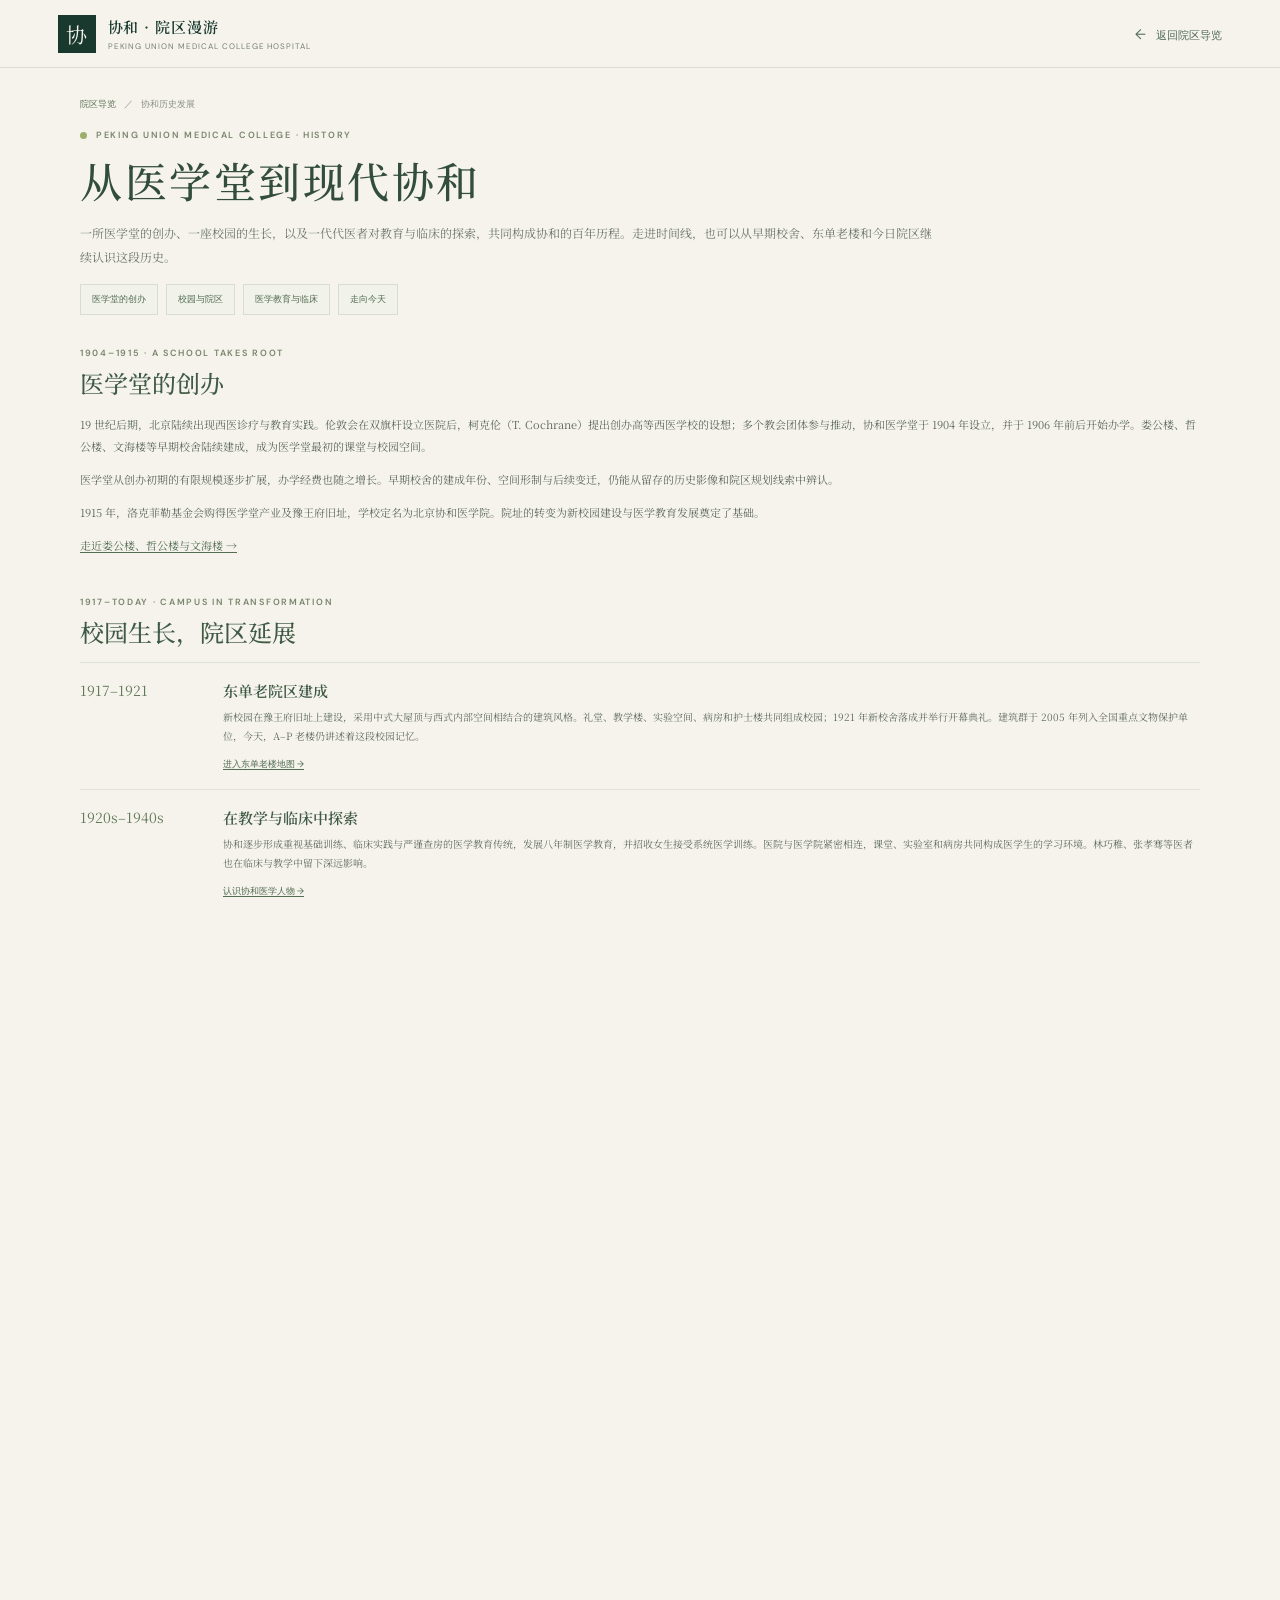
==== commit b7bc5a10: "Reorganize campus history tour content Co-authored-by: Copilot <223556219+Copilot@users.noreply.gith" ====
--- a/building-history.html
+++ b/building-history.html
@@ -4,8 +4,8 @@
   <meta charset="utf-8">
   <meta name="viewport" content="width=device-width, initial-scale=1">
   <meta name="theme-color" content="#f5f3ec">
-  <meta name="description" content="协和医学堂早期校舍、东单老楼、门诊楼与院区发展沿革">
-  <title>建筑史与院区沿革 · 协和院区漫游</title>
+  <meta name="description" content="从协和医学堂创办、东单老院区建设到现代医疗空间，了解协和的发展历程。">
+  <title>协和历史发展 · 协和院区漫游</title>
   <link rel="stylesheet" href="./styles.css">
   <link rel="stylesheet" href="./old-building.css">
 </head>
@@ -15,146 +15,87 @@
       <span class="brand-mark">协</span>
       <span><strong>协和 · 院区漫游</strong><small>PEKING UNION MEDICAL COLLEGE HOSPITAL</small></span>
     </a>
-    <a class="back-link" href="./old-building.html"><span aria-hidden="true">←</span> 返回老楼地图</a>
+    <a class="back-link" href="./index.html"><span aria-hidden="true">←</span> 返回院区导览</a>
   </header>
   <main class="heritage-detail-main">
     <nav class="detail-breadcrumb" aria-label="面包屑导航">
-      <a href="./index.html">院区导览</a><span>／</span><a href="./old-building.html">老楼地图</a><span>／</span><span>建筑史与院区沿革</span>
+      <a href="./index.html">院区导览</a><span>／</span><span>协和历史发展</span>
     </nav>
     <header class="building-history-heading">
-      <p class="eyebrow"><span></span> BUILDINGS · CAMPUS · MEDICAL HISTORY</p>
-      <h1>从医学堂到多院区</h1>
-      <p>协和的建筑既记录医学教育和临床服务的发展，也呈现院区扩建、文物保护与就医需求之间的变化。以下内容根据用户提供的《建筑.docx》整理，并将未注明出处或不同资料口径不一致之处明确标出。</p>
-      <nav class="early-buildings-nav" aria-label="建筑史内容索引">
-        <a href="#origins">医学堂与早期校舍</a>
-        <a href="#timeline">院区发展时间线</a>
-        <a href="#old-buildings">A–P 老楼功能</a>
-        <a href="#people">关键人物</a>
-        <a href="#model">“协和模式”</a>
-        <a href="#outpatient">门诊楼专题</a>
+      <p class="eyebrow"><span></span> PEKING UNION MEDICAL COLLEGE · HISTORY</p>
+      <h1>从医学堂到现代协和</h1>
+      <p>一所医学堂的创办、一座校园的生长，以及一代代医者对教育与临床的探索，共同构成协和的百年历程。走进时间线，也可以从早期校舍、东单老楼和今日院区继续认识这段历史。</p>
+      <nav class="early-buildings-nav" aria-label="协和历史内容索引">
+        <a href="#origins">医学堂的创办</a>
+        <a href="#campus">校园与院区</a>
+        <a href="#medicine">医学教育与临床</a>
+        <a href="#today">走向今天</a>
       </nav>
     </header>
 
     <section class="building-history-section" id="origins">
-      <p class="section-kicker">1904–1915 · EARLY SCHOOL</p>
-      <h2>医学堂的创办与早期校舍</h2>
-      <p>文档将协和医学堂的创办放在晚清西医教育兴起的背景下：1861 年伦敦会在北京开办“双旗杆”医院，柯克伦（T. Cochrane）曾倡议创办高等西医学校。文档称，1904 年 7 月 8 日柯克伦联合英、美教会团体设立医学堂，后来美以美会、长老会、伦敦教会医学会、内地会和英格兰教会等也参与；当时政府认可设立，并拨银一万两，另在社会募集约 0.12 万两。医学堂于 1906 年前后开始办学。原稿还称柯克伦曾为光绪、慈禧诊病，医学堂获得慈禧及官员支持，并称其为当时唯一获中国政府认可的教会教育机构；这些说法未逐项标注出处，仍需史料核验。</p>
-      <p>1904—1912 年间陆续建成娄公楼（Lockhart Hall）、哲公楼（Oliver Jones Hall）和文海楼（Wenham Hall）。文档记录三栋楼分别于 1906、1907、1912 年建成，并列出朝向、平面形式、层数、邻近街巷和拆除年份；建筑照片、位置与具体沿革见<a href="./early-buildings.html">协和医学堂早期校舍专题</a>。文档还记载，医学堂经费由创办初期每年 5.57 万两增至 1911 年的 10 万两。</p>
-      <p>文档援引《协和医事》及《时代》周刊相关记载，称洛克菲勒基金会在 1913 年起的十年间投入近 8,000 万美元，其中逾半用于公共卫生与医学教育，最大单笔捐赠给了北京协和医学院；另援引 1956 年统计，称累计投入为 4,800 万美元。因两组金额的时间范围和统计口径不一致，须回查原始材料，不能直接比较或合并。</p>
-      <p>1915 年洛克菲勒基金会购得医学堂产业及豫王府旧址，学校定名为北京协和医学院。</p>
+      <p class="section-kicker">1904–1915 · A SCHOOL TAKES ROOT</p>
+      <h2>医学堂的创办</h2>
+      <p>19 世纪后期，北京陆续出现西医诊疗与教育实践。伦敦会在双旗杆设立医院后，柯克伦（T. Cochrane）提出创办高等西医学校的设想；多个教会团体参与推动，协和医学堂于 1904 年设立，并于 1906 年前后开始办学。娄公楼、哲公楼、文海楼等早期校舍陆续建成，成为医学堂最初的课堂与校园空间。</p>
+      <p>医学堂从创办初期的有限规模逐步扩展，办学经费也随之增长。早期校舍的建成年份、空间形制与后续变迁，仍能从留存的历史影像和院区规划线索中辨认。</p>
+      <p>1915 年，洛克菲勒基金会购得医学堂产业及豫王府旧址，学校定名为北京协和医学院。院址的转变为新校园建设与医学教育发展奠定了基础。</p>
+      <p><a href="./early-buildings.html">走近娄公楼、哲公楼与文海楼 →</a></p>
     </section>
 
-    <section class="building-history-section" id="timeline">
-      <p class="section-kicker">1917–2026 · CAMPUS TIMELINE</p>
-      <h2>院区建筑与发展节点</h2>
+    <section class="building-history-section" id="campus">
+      <p class="section-kicker">1917–TODAY · CAMPUS IN TRANSFORMATION</p>
+      <h2>校园生长，院区延展</h2>
       <ol class="building-history-timeline">
         <li>
           <time>1917–1921</time>
-          <div><h3>东单老院区建成</h3><p>文档记载，豫王府旧址上建成 14 座主楼，采用中式大屋顶与西式内部空间，护士楼同期建成；新校舍于 1921 年落成，小洛克菲勒亲临开幕并致辞，提出培养高质量男女学生成为医师、教师和科学家的办学目标。文档所列建设经费为 750 万美元，统计口径尚待核对。建筑群于 2005 年列入第六批全国重点文物保护单位。</p><a href="./old-building.html">进入 A–P 老楼地图 →</a></div>
+          <div><h3>东单老院区建成</h3><p>新校园在豫王府旧址上建设，采用中式大屋顶与西式内部空间相结合的建筑风格。礼堂、教学楼、实验空间、病房和护士楼共同组成校园；1921 年新校舍落成并举行开幕典礼。建筑群于 2005 年列入全国重点文物保护单位，今天，A–P 老楼仍讲述着这段校园记忆。</p><a href="./old-building.html">进入东单老楼地图 →</a></div>
         </li>
         <li>
           <time>1920s–1940s</time>
-          <div><h3>医学教育与临床探索</h3><p>文档将八年制医学教育、招收女生的办学实践，以及 1936 年世界首例颈动脉部分切除术、1942 年刘士豪与朱宪彝命名“肾性骨营养不良”等内容列为协和医学史节点。这些具体史实及“首例”的范围需结合专业史料进一步核验。</p></div>
+          <div><h3>在教学与临床中探索</h3><p>协和逐步形成重视基础训练、临床实践与严谨查房的医学教育传统，发展八年制医学教育，并招收女生接受系统医学训练。医院与医学院紧密相连，课堂、实验室和病房共同构成医学生的学习环境。林巧稚、张孝骞等医者也在临床与教学中留下深远影响。</p><a href="./people.html">认识协和医学人物 →</a></div>
         </li>
         <li>
           <time>1941–1959</time>
-          <div><h3>停办、接管与恢复办学</h3><p>文档记载，太平洋战争期间协和于 1941—1945 年被迫关闭，战后复院；1951 年由中央人民政府接管。文档称人才流失后教学特色和医疗水平受到影响，张孝骞于 1957 年建议恢复协和医学院，1959 年学校定名为“中国医科大学”，并记有“党的领导加旧协和”的办学方针概括。不同阶段的机构名称、政策表述及因果判断以校史档案为准。</p></div>
+          <div><h3>历经停办与恢复</h3><p>太平洋战争期间，协和于 1941 年停办，战后恢复运行。1951 年院校由国家接管，1957 年张孝骞等人提出恢复协和医学院，1959 年学校更名为中国医科大学。此后，恢复协和医学院及延续其医学教育传统成为院校发展的重要议题。</p><a href="./people.html?person=zhang-xiaoqian">张孝骞与协和内科 →</a></div>
         </li>
         <li>
           <time>1975–1978</time>
-          <div><h3>专门门诊楼开工并开诊</h3><p>后期门诊楼于 1975 年奠基、1978 年开诊，建筑面积约 1.3 万平方米。文档中的未署名口述回忆称，它建成时曾是北京较早的专门门诊楼，国家拨款建设，设施当时较为先进。该回忆未注明受访者和原始记录。此楼属于改革开放后院区扩容，与 A–P 编号中的 J 楼（早期老院区门诊楼）不是同一栋建筑。</p><a href="./campus-building.html?place=outpatient">查看 1978 年门诊楼及后续门诊发展 →</a></div>
+          <div><h3>新的门诊空间开诊</h3><p>为回应不断增长的就医需求，后期门诊楼于 1975 年奠基、1978 年开诊，建筑面积约 1.3 万平方米。它与 A–P 老楼中的 J 楼是不同年代、不同位置的两座门诊建筑。</p><a href="./campus-building.html?place=outpatient">了解门诊楼与就诊空间的变迁 →</a></div>
         </li>
         <li>
           <time>1987–2001</time>
-          <div><h3>住院与教学空间扩充</h3><p>文档记载，住院楼于 1987 年奠基、1996 年启用，建筑面积约 6.4 万平方米；教学楼于 1998—2001 年建成，建筑面积约 1.8 万平方米。</p></div>
+          <div><h3>住院与教学空间扩充</h3><p>新的住院楼于 1987 年奠基、1996 年启用；教学楼随后于 1998 至 2001 年间建设。住院、教学与科研空间持续扩充，老院区之外的服务与教学空间也逐渐增加。</p></div>
         </li>
         <li>
-          <time>2002</time>
-          <div><h3>西单院区并入</h3><p>文档将邮电医院合并重组与新增西院区相联系，并列出院区内 1993 年住院楼、1998 年门诊楼和 2003 年北楼，建筑面积约 3.3 万平方米、新增床位 500 余张，作为“一院多区”发展的节点。院区建筑年份及统计范围仍需以院方资料核对。</p></div>
+          <time>2002 以后</time>
+          <div><h3>院区服务不断拓展</h3><p>2002 年，西单院区加入协和医疗服务体系，院区布局由东单进一步延展。新门急诊楼于 2012 年投入使用，门诊服务逐步迁入新的综合空间；旧门诊楼所在空间后来转向转化医学研究。医疗服务、教学与科研在不同院区继续发展。</p><a href="./campus-building.html?place=transformation">了解转化医学楼的新篇章 →</a></div>
         </li>
         <li>
-          <time>2008–2013</time>
-          <div><h3>新门急诊与手术空间</h3><p>门急诊楼及手术科室楼改扩建工程于 2008 年奠基、2012 年建成，文档记录总建筑面积约 22 万平方米，并提及获得“新医改十年精典医院建筑”奖。奖项名称及面积统计范围尚未核实。</p><a href="./campus-building.html?place=emergency">查看现代急诊空间 →</a></div>
-        </li>
-        <li>
-          <time>2021–2026</time>
-          <div><h3>百年节点与院史延续</h3><p>文档概括改革开放后协和重建学术影响力，记录 2021 年建院百年，并提及 2026 年建院 105 周年及院史馆重装开馆；具体开馆时间及相关活动信息应以院方最新公告为准。</p></div>
+          <time>2021–今天</time>
+          <div><h3>百年院区，持续守护</h3><p>建院百年之际，老建筑修缮与院区更新继续推进。今天的协和在延续医疗、教学和科研工作的同时，也持续探索历史建筑保护与现代医疗服务之间的平衡。</p></div>
         </li>
       </ol>
-      <aside class="building-history-note">文档概括，协和老建筑群至今仍承载医疗、教学、科研、行政和后勤等功能，整体布局和建筑风格得到保留；同时指出医疗需求、消防安全与现代设备的发展，对旧有功能布局和结构形式提出了新要求。此处是整体性描述，各楼当前用途需以院方资料和现场信息为准。</aside>
     </section>
 
-    <section class="building-history-section" id="outpatient">
-      <p class="section-kicker">OUTPATIENT BUILDINGS · TWO DIFFERENT ERAS</p>
-      <h2>门诊楼：J 楼与 1978 年门诊楼</h2>
-      <div class="building-history-callout">
-        <article>
-          <h3>老院区 J 楼 · 历史门诊楼</h3>
-          <p>J 楼是老楼 A–P 编号中的门诊楼。建筑史资料记载其包含各科门诊、办公室、实验室、放射学科及手术室；用户提供的文档注明 J 楼“无图”，目前页面使用总平面图作位置参照，并非单体照片。</p>
-          <a href="./heritage.html?place=J">查看 J 楼历史故事 →</a>
-        </article>
-        <article>
-          <h3>后期门诊楼 · 1975 年奠基、1978 年开诊</h3>
-          <p>这是院区扩容时期建成的另一栋门诊楼，文档记载建筑面积约 1.3 万平方米。文档中的口述回忆称其建成时曾是北京较早的专门门诊楼之一；未注明受访者姓名和原始记录，因此作为待考的历史回忆呈现。</p>
-          <a href="./campus-building.html?place=outpatient">查看门诊服务与空间变迁 →</a>
-        </article>
-      </div>
-      <p>文档描述，随着进京就医需求增加，旧门诊空间日渐拥挤，医患曾以“百货商店”“菜市场”等比喻表达嘈杂和拥挤体验；文档记载门诊量曾超过每日 12,000 人次、约为建设初期的 6 倍。另一项现有网页资料记录新楼启用前高峰约 12,700 人次。两组数字的统计时间和口径并不完全明确，不能直接当作当前门诊量。2012 年新门急诊楼建成后，门诊服务迁入新的综合空间；旧门诊楼所在空间后来转为转化医学科研用途。更多建筑沿革见<a href="./campus-building.html?place=transformation">转化医学楼故事</a>。</p>
+    <section class="building-history-section" id="medicine">
+      <p class="section-kicker">EDUCATION · CLINICAL PRACTICE</p>
+      <h2>在课堂、实验室与病房之间</h2>
+      <p>协和的医学教育强调扎实的基础训练，也重视在临床实践中观察、判断和持续学习。病房查房、病例讨论与跨学科协作，让医学知识在真实诊疗中不断接受检验。协和历史上的教师与医者，也以各自的专业实践拓展着医学教育和临床工作的边界。</p>
+      <p>从基础研究到临床服务，人才培养始终与医院发展相互支撑。今天，新的教学方式和人才培养探索仍在继续。</p>
+      <p><a href="./people.html">认识协和医学人物 →</a></p>
     </section>
 
-    <section class="building-history-section" id="old-buildings">
-      <p class="section-kicker">1917–1921 · A–P BUILDING GUIDE</p>
-      <h2>洛克菲勒基金会建设的 A–P 老楼</h2>
-      <p>以下楼名与历史功能按用户提供文档和建筑史研究整理。文档未提供单体照片的楼宇不以邻楼照片代替；对应故事页会说明图片用途。</p>
-      <div class="building-history-index">
-        <a href="./heritage.html?place=A"><b>A</b><span><strong>壹号礼堂</strong><small>礼堂与集会空间</small></span></a>
-        <a href="./heritage.html?place=B"><b>B</b><span><strong>解剖学楼</strong><small>解剖学教学</small></span></a>
-        <a href="./heritage.html?place=C"><b>C</b><span><strong>校办公室及生物化学楼</strong><small>校务与生物化学</small></span></a>
-        <a href="./heritage.html?place=D"><b>D</b><span><strong>生理学、药理学楼</strong><small>生理学与药理学</small></span></a>
-        <a href="./heritage.html?place=E"><b>E</b><span><strong>特别病房</strong><small>特别病房</small></span></a>
-        <a href="./heritage.html?place=F"><b>F</b><span><strong>医院行政及住院医生宿舍</strong><small>文档注明无单体图</small></span></a>
-        <a href="./heritage.html?place=G"><b>G</b><span><strong>外科病房</strong><small>G、H 合照中位于左侧</small></span></a>
-        <a href="./heritage.html?place=H"><b>H</b><span><strong>内科病房</strong><small>G、H 合照中位于右侧</small></span></a>
-        <a href="./heritage.html?place=I"><b>I</b><span><strong>病理学楼</strong><small>寄生虫、微生物、病理、太平间及检验</small></span></a>
-        <a href="./heritage.html?place=J"><b>J</b><span><strong>老院区门诊楼</strong><small>门诊、办公室、实验室、放射学及手术室</small></span></a>
-        <a href="./heritage.html?place=K"><b>K</b><span><strong>妇科、总务科及儿科病房</strong><small>另含急诊、住院、药房与病案室</small></span></a>
-        <a href="./heritage.html?place=L"><b>L</b><span><strong>护士楼，后改为图书馆</strong><small>护士楼／图书馆</small></span></a>
-        <a href="./heritage.html?place=M"><b>M</b><span><strong>动力房</strong><small>发电机、蒸汽机、洗衣机等设备</small></span></a>
-        <a href="./heritage.html?place=N"><b>N</b><span><strong>动物房及仓库</strong><small>动物房与仓储</small></span></a>
-        <a href="./heritage.html?place=O"><b>O</b><span><strong>专科门诊、实验室及宿舍</strong><small>地下眼科／耳鼻喉科；一层皮肤／神经科；二层外科／放射科实验室；三、四层实习医生及男住院医生宿舍</small></span></a>
-        <a href="./heritage.html?place=P"><b>P</b><span><strong>传染病楼</strong><small>地下门诊直通院外；一、二层病房并与普通病区隔离</small></span></a>
-      </div>
-      <p class="building-history-note">说明：O 楼原文写作“耳鼻口科”，此处按常见科室名称规范为“耳鼻喉科”；如需逐字引用原文，应以原始文档为准。F、J、M–P 等楼在文档中标注无图，网页中的历史布局图只作位置参照。</p>
-    </section>
-
-    <section class="building-history-section" id="people">
-      <p class="section-kicker">PEOPLE · MEDICAL HISTORY</p>
-      <h2>文档提及的关键人物</h2>
-      <div class="building-history-people">
-        <article><h3>小洛克菲勒</h3><p>文档称其为主要创办人与资助者之一，并记载其于 1921 年参加新校舍开幕典礼。</p></article>
-        <article><h3>刘瑞恒</h3><p>文档称其为协和首位中国籍院长、校长，并提及其后推动全国公共卫生事业。</p></article>
-        <article><h3>张孝骞</h3><p>协和内科代表人物。文档以“如临深渊，如履薄冰”概括其行医态度，提到记录 56 位患者信息的小本，并记载其于 1957 年建议恢复协和医学院。<a href="./people.html?person=zhang-xiaoqian">人物故事 →</a></p></article>
-        <article><h3>林巧稚</h3><p>文档称其为协和首位中国籍女科主任（妇产科），并以“万婴之母”称誉，记有“一辈子的值班医生”说法；相关人物页介绍她的临床与教学工作。<a href="./people.html?person=lin-qiaozhi">人物故事 →</a></p></article>
-        <article><h3>曾宪九</h3><p>文档将其列为现代基本外科的重要奠基者，并记载其于 1951 年完成国内首例 Whipple 手术；具体“首例”范围待专业史料核验。<a href="./people.html?person=zeng-xianjiu">人物故事 →</a></p></article>
-        <article><h3>宋鸿钊</h3><p>文档记载其绒癌治疗方案获 1985 年国家科技进步一等奖，并称相关方案写入国际指南；奖项和指南出处待核。</p></article>
-      </div>
-    </section>
-
-    <section class="building-history-section" id="model">
-      <p class="section-kicker">EDUCATION · HOSPITAL PRACTICE</p>
-      <h2>文档中的“协和模式”概述</h2>
-      <p class="building-history-note">用户提供的文档将本节标注为“来自 AI”。以下仅作为待核实的整理线索，不作为院方正式定义或权威引述；对具体制度与人物观点应补充原始文献后再作确定表述。</p>
-      <div class="building-history-people">
-        <article><h3>医学教育</h3><p>文档以“三基三严”（基础理论、基本知识、基本技能；严肃态度、严格要求、严密方法）和规范化住院医师培训概括传统培养路径，并将“培养好大夫”而非论文数量归纳为培养成效标准；该观点在原稿中归于巴德年，待查原始访谈或文献。</p></article>
-        <article><h3>人才培养改革</h3><p>文档将“4+4”医学教育模式概括为招收不同学科背景的本科毕业生接受医学教育，并称其自 2018 年后启动、与八年制路径并行；原稿将此归于王辰院士。具体项目年份、招生要求与实施情况应以院方正式资料为准。</p></article>
-        <article><h3>医院管理</h3><p>文档提到三级查房、临床病理讨论、多学科会诊等制度，以及“优质医疗资源扩容下沉”和多学科协作诊疗（MDT）等语境中的“协和模式”。这些概括的适用范围、提出者及原始出处尚待补充。</p></article>
-      </div>
+    <section class="building-history-section" id="today">
+      <p class="section-kicker">A LIVING HERITAGE</p>
+      <h2>历史仍在院区中发生</h2>
+      <p>从早期校舍到东单老楼，再到不断发展的现代院区，协和的空间始终与医学教育和患者服务相连。老建筑群至今仍承载多种院区工作；保护其历史风貌，也需要回应安全、设施与持续使用的现实需求。</p>
+      <p><a href="./old-building.html">沿 A–P 老楼地图继续漫游 →</a></p>
     </section>
 
     <aside class="building-history-source">
-      <strong>资料与核验说明</strong>
-      <p>本页主体依据用户提供的《建筑.docx》整理。文档引用李美慧《北京协和医院各历史阶段建筑设计研究》[D]（北京建筑大学，2020，DOI: 10.26943/d.cnki.gbjzc.2020.000117）；部分扩建数据、口述内容、人物评价及“协和模式”未注明独立出处，已标为待核。楼宇历史功能不等于现状科室安排，现状及就诊信息以院方发布为准。</p>
-      <p><a href="https://doi.org/10.26943/d.cnki.gbjzc.2020.000117" target="_blank" rel="noreferrer">查看建筑史研究 DOI ↗</a>　<a href="./sources.html">查看网站资料与图片来源 ↗</a></p>
+      <strong>延伸阅读</strong>
+      <p>院史与建筑信息可参见北京协和医学院基础医学研究所历史沿革、协和建筑保护报道及相关建筑史研究。具体就诊与开放信息请以院方发布为准。</p>
+      <p><a href="https://sbm.pumc.edu.cn/ysgk/lsyg/index.htm" target="_blank" rel="noreferrer">北京协和医学院基础医学研究所 · 历史沿革 ↗</a>　<a href="./sources.html">查看资料与图片来源 ↗</a></p>
     </aside>
   </main>
 </body>
--- a/styles.css
+++ b/styles.css
@@ -147,13 +147,13 @@
 .satellite-note { margin: 9px 1px 0; color: #7b8174; font-size: 9px; }
 
 .detail-column { padding-top: 2px; }
-.detail-heading { display: flex; justify-content: space-between; align-items: center; padding: 2px 1px 12px; }
-.detail-heading-actions { display: flex; align-items: center; gap: 9px; }
-.people-entry-link { display: flex; min-height: 52px; min-width: 174px; flex-direction: column; justify-content: center; gap: 3px; padding: 7px 14px; border: 1px solid #a6b386; background: #edf0e4; color: #344f3c; box-shadow: 0 2px 8px rgba(25, 57, 46, .09); transition: background .2s, border-color .2s, transform .2s; }
-.people-entry-link:hover { transform: translateY(-1px); border-color: #879969; background: #e1e8d1; }
-.people-entry-link > span { color: #7b895e; font-size: 9px; letter-spacing: .14em; }
-.people-entry-link strong { font-family: var(--serif); font-size: 15px; font-weight: 600; letter-spacing: .04em; white-space: nowrap; }
-.people-entry-link i { padding-left: 5px; color: #829263; font-family: var(--sans); font-size: 12px; font-style: normal; }
+.detail-heading { display: flex; flex-wrap: wrap; justify-content: space-between; align-items: center; padding: 2px 1px 12px; }
+.detail-heading-actions { display: flex; flex: 1 1 100%; align-items: center; gap: 9px; }
+.people-entry-link, .history-entry-link { display: flex; min-height: 52px; min-width: 0; flex: 1; flex-direction: column; justify-content: center; gap: 3px; padding: 7px 10px; border: 1px solid #a6b386; background: #edf0e4; color: #344f3c; box-shadow: 0 2px 8px rgba(25, 57, 46, .09); transition: background .2s, border-color .2s, transform .2s; }
+.people-entry-link:hover, .history-entry-link:hover { transform: translateY(-1px); border-color: #879969; background: #e1e8d1; }
+.people-entry-link > span, .history-entry-link > span { color: #7b895e; font-size: 9px; letter-spacing: .14em; }
+.people-entry-link strong, .history-entry-link strong { font-family: var(--serif); font-size: 15px; font-weight: 600; letter-spacing: .04em; white-space: nowrap; }
+.people-entry-link i, .history-entry-link i { padding-left: 5px; color: #829263; font-family: var(--sans); font-size: 12px; font-style: normal; }
 .detail-count { color: #6f8060; font-size: 10px; letter-spacing: .1em; }
 .detail-count i { color: #a1a395; font-style: normal; }
 .detail-card { padding: 20px 21px 15px; border: 1px solid #dcddd2; background: rgba(255, 254, 249, .58); }
@@ -265,9 +265,9 @@
 .satellite-note { flex: 0 0 auto; margin-bottom: 0; }
 .detail-column { display: flex; min-height: 0; flex-direction: column; padding-top: 0; }
 .detail-heading { flex: 0 0 auto; padding: 2px 1px 10px; }
-.people-entry-link { min-height: 46px; min-width: 154px; padding: 5px 10px; }
-.people-entry-link > span { font-size: 8px; }
-.people-entry-link strong { font-size: 13px; }
+.people-entry-link, .history-entry-link { min-height: 46px; padding: 5px 8px; }
+.people-entry-link > span, .history-entry-link > span { font-size: 8px; }
+.people-entry-link strong, .history-entry-link strong { font-size: 13px; }
 .detail-card { flex: 0 0 auto; padding: 20px; }
 .detail-card.is-welcome .detail-rule,
 .detail-card.is-welcome h3,
@@ -302,9 +302,9 @@
   .detail-column { position: fixed; z-index: 5; right: 4%; bottom: 12px; left: 4%; max-height: 39dvh; padding: 10px; overflow-y: auto; border: 1px solid #dcddd2; background: rgba(245, 243, 236, .97); box-shadow: 0 7px 28px rgba(24, 48, 36, .17); }
   .detail-heading { padding: 0 1px 7px; }
   .detail-heading-actions { gap: 7px; }
-  .people-entry-link { min-width: 143px; min-height: 42px; padding: 4px 8px; }
-  .people-entry-link > span { font-size: 7px; }
-  .people-entry-link strong { font-size: 12px; }
+  .people-entry-link, .history-entry-link { min-height: 42px; padding: 4px 8px; }
+  .people-entry-link > span, .history-entry-link > span { font-size: 7px; }
+  .people-entry-link strong, .history-entry-link strong { font-size: 12px; }
   .detail-count { font-size: 8px; }
   .detail-card, .detail-card.is-welcome { margin: 0; padding: 12px; }
   .detail-card h2 { margin: 8px 0 4px; font-size: 19px; }
--- a/old-building.css
+++ b/old-building.css
@@ -192,7 +192,8 @@
   .heritage-hotspot { width: 22px; height: 22px; font-size: 8px; }
   .heritage-map-caption { font-size: 7px; }
   .heritage-intro { overflow: hidden; padding: 5px 5px 0; }
-  .heritage-intro .section-kicker, .heritage-intro > p { display: none; }
+  .heritage-intro .section-kicker, .heritage-intro > p:not(.architecture-note) { display: none; }
+  .heritage-intro > p.architecture-note { display: block; margin-top: 2px; padding: 4px 6px; font-size: 8px; line-height: 1.45; }
   .heritage-intro h2 { margin: 0 0 5px; font-size: 18px; line-height: 1.35; }
   .building-key { min-height: 0; margin-top: 3px; }
   .building-key-grid { gap: 1px 5px; }
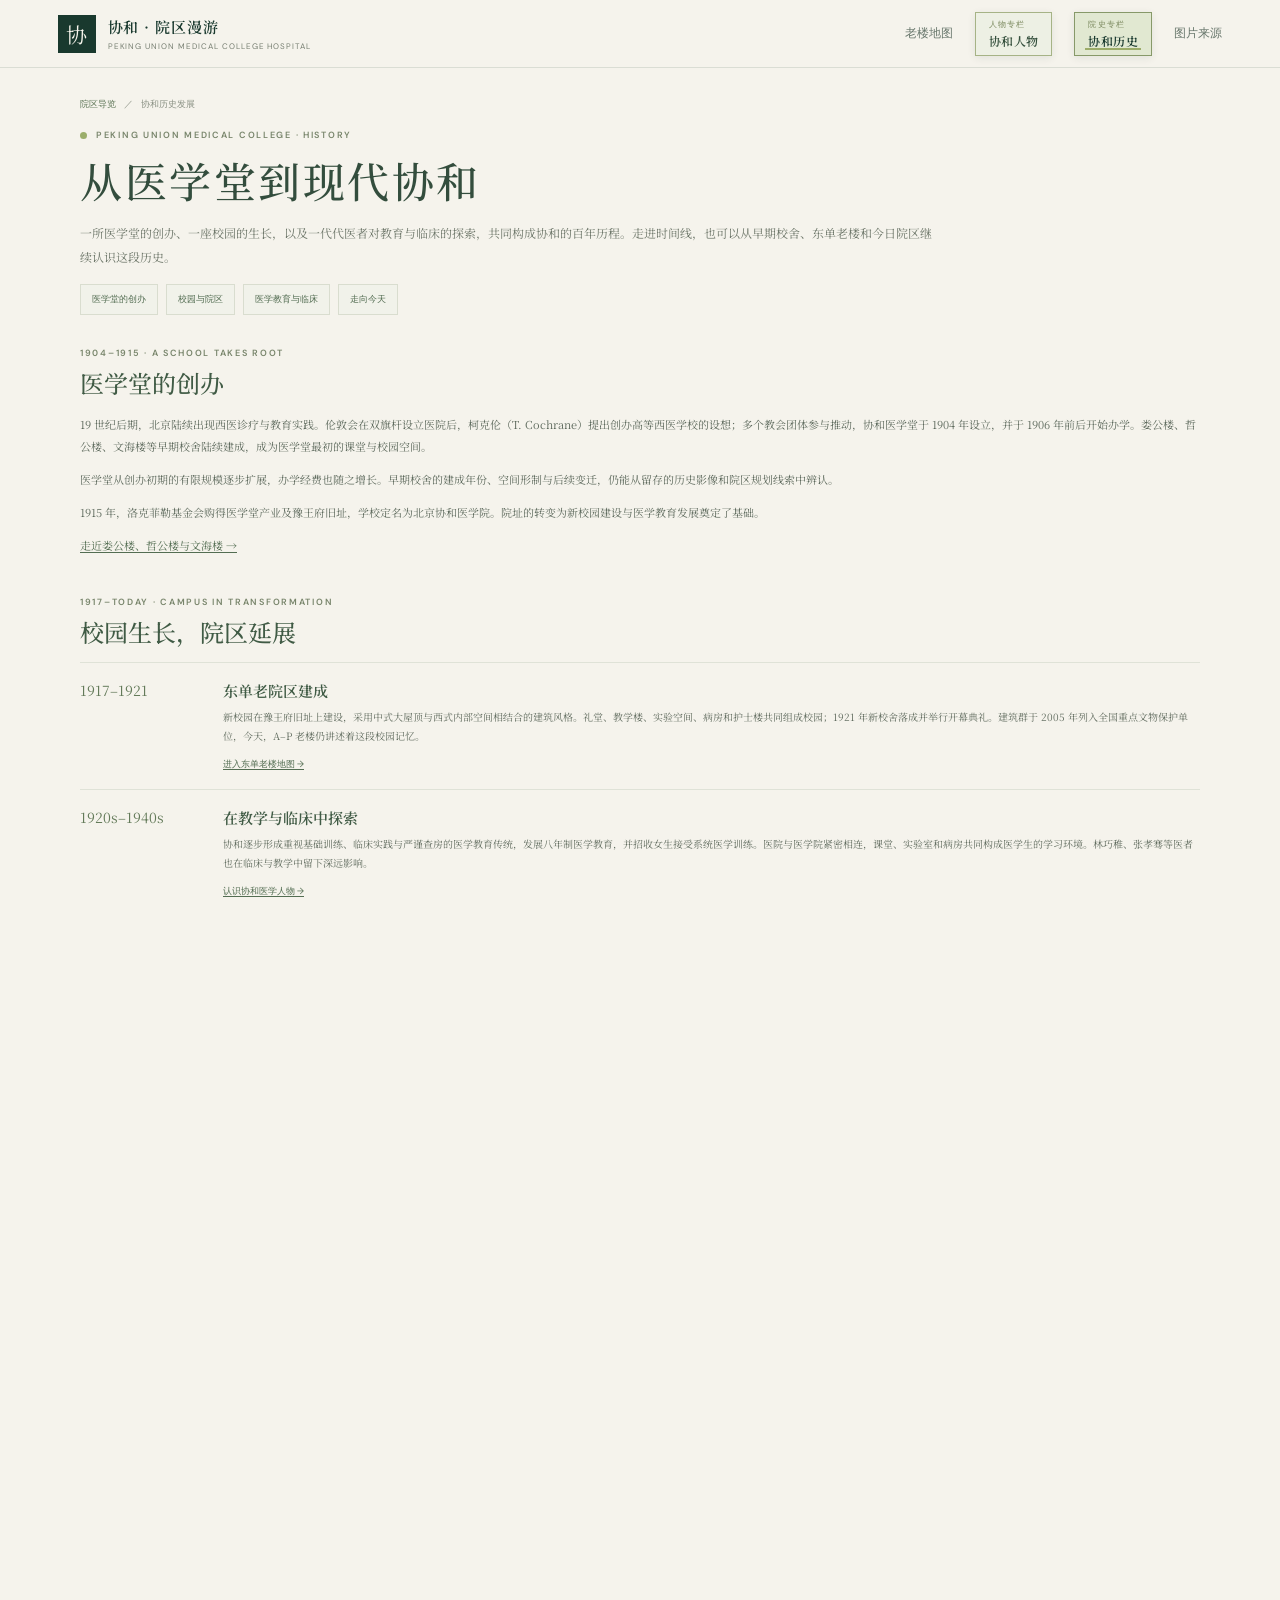
==== commit 8a081923: "Improve people navigation and image credits Co-authored-by: Copilot <223556219+Copilot@users.noreply" ====
--- a/building-history.html
+++ b/building-history.html
@@ -15,7 +15,12 @@
       <span class="brand-mark">协</span>
       <span><strong>协和 · 院区漫游</strong><small>PEKING UNION MEDICAL COLLEGE HOSPITAL</small></span>
     </a>
-    <a class="back-link" href="./index.html"><span aria-hidden="true">←</span> 返回院区导览</a>
+    <nav class="top-nav" aria-label="主要导航">
+      <a href="./old-building.html">老楼地图</a>
+      <a class="people-nav-link" href="./people.html"><span>人物专栏</span><strong>协和人物</strong></a>
+      <a class="history-nav-link active" href="./building-history.html"><span>院史专栏</span><strong>协和历史</strong></a>
+      <a href="./sources.html">图片来源</a>
+    </nav>
   </header>
   <main class="heritage-detail-main">
     <nav class="detail-breadcrumb" aria-label="面包屑导航">
--- a/styles.css
+++ b/styles.css
@@ -48,15 +48,15 @@
 }
 .brand strong { display: block; font-family: var(--serif); font-size: 15px; font-weight: 600; letter-spacing: .06em; }
 .brand small { display: block; padding-top: 4px; color: var(--muted); font-size: 8px; letter-spacing: .12em; }
-.top-nav { display: flex; align-items: center; gap: 34px; margin-left: 60px; }
+.top-nav { display: flex; align-items: center; gap: 22px; margin-left: 24px; }
 .top-nav a { color: #68776c; font-size: 12px; transition: color .2s; }
 .top-nav a:hover, .top-nav a.active { color: var(--ink); }
 .top-nav a.active::after { display: block; width: 16px; height: 2px; margin: 8px auto 0; background: #8ca365; content: ""; }
-.top-nav .people-nav-link { position: relative; display: flex; min-height: 44px; flex-direction: column; justify-content: center; gap: 2px; padding: 5px 13px; border: 1px solid #a6b386; background: #edf0e4; color: #344f3c; box-shadow: 0 2px 8px rgba(25, 57, 46, .09); }
-.top-nav .people-nav-link span { color: #7b895e; font-size: 8px; letter-spacing: .14em; }
-.top-nav .people-nav-link strong { font-family: var(--serif); font-size: 12px; font-weight: 600; letter-spacing: .04em; }
-.top-nav .people-nav-link.active, .top-nav .people-nav-link:hover { border-color: #879969; background: #e1e8d1; color: #19392e; }
-.top-nav .people-nav-link.active::after { position: absolute; right: 10px; bottom: 5px; left: 10px; width: auto; height: 2px; margin: 0; background: #9cac69; }
+.top-nav .people-nav-link, .top-nav .history-nav-link { position: relative; display: flex; min-height: 44px; flex-direction: column; justify-content: center; gap: 2px; padding: 5px 13px; border: 1px solid #a6b386; background: #edf0e4; color: #344f3c; box-shadow: 0 2px 8px rgba(25, 57, 46, .09); }
+.top-nav .people-nav-link span, .top-nav .history-nav-link span { color: #7b895e; font-size: 8px; letter-spacing: .14em; }
+.top-nav .people-nav-link strong, .top-nav .history-nav-link strong { font-family: var(--serif); font-size: 12px; font-weight: 600; letter-spacing: .04em; white-space: nowrap; }
+.top-nav .people-nav-link.active, .top-nav .people-nav-link:hover, .top-nav .history-nav-link.active, .top-nav .history-nav-link:hover { border-color: #879969; background: #e1e8d1; color: #19392e; }
+.top-nav .people-nav-link.active::after, .top-nav .history-nav-link.active::after { position: absolute; right: 10px; bottom: 5px; left: 10px; width: auto; height: 2px; margin: 0; background: #9cac69; }
 .official-link { font-size: 11px; color: var(--ink-soft); }
 .official-link span { padding-left: 5px; }
 .footer-links { display: flex; align-items: center; gap: 20px; }
@@ -207,11 +207,12 @@
   .brand-mark { width: 34px; height: 34px; }
   .brand strong { font-size: 13px; }
   .brand small { font-size: 6px; }
-  .top-nav { display: flex; gap: 10px; margin-left: 0; }
+  .top-nav { display: flex; gap: 6px; margin-left: 8px; }
   .top-nav a { font-size: 8px; }
-  .top-nav .people-nav-link { min-height: 36px; gap: 1px; padding: 4px 7px; }
-  .top-nav .people-nav-link span { font-size: 6px; }
-  .top-nav .people-nav-link strong { font-size: 9px; }
+  .top-nav > a:not(.people-nav-link):not(.history-nav-link) { display: none; }
+  .top-nav .people-nav-link, .top-nav .history-nav-link { min-height: 36px; gap: 1px; padding: 4px 7px; }
+  .top-nav .people-nav-link span, .top-nav .history-nav-link span { font-size: 6px; }
+  .top-nav .people-nav-link strong, .top-nav .history-nav-link strong { font-size: 9px; }
   .official-link { font-size: 9px; }
   main { width: 91%; }
   .intro { padding: 48px 0 30px; }
@@ -287,7 +288,7 @@
 @media (max-width: 650px) {
   html, body { height: 100%; }
   .topbar { flex-basis: 58px; height: 58px; padding: 0 5%; }
-  .edition-label { font-size: 8px; }
+  .edition-label { display: none; }
   main { height: calc(100dvh - 58px); padding: 8px 4% 10px; }
   .explorer { display: block; height: 100%; }
   .map-column { height: 100%; }
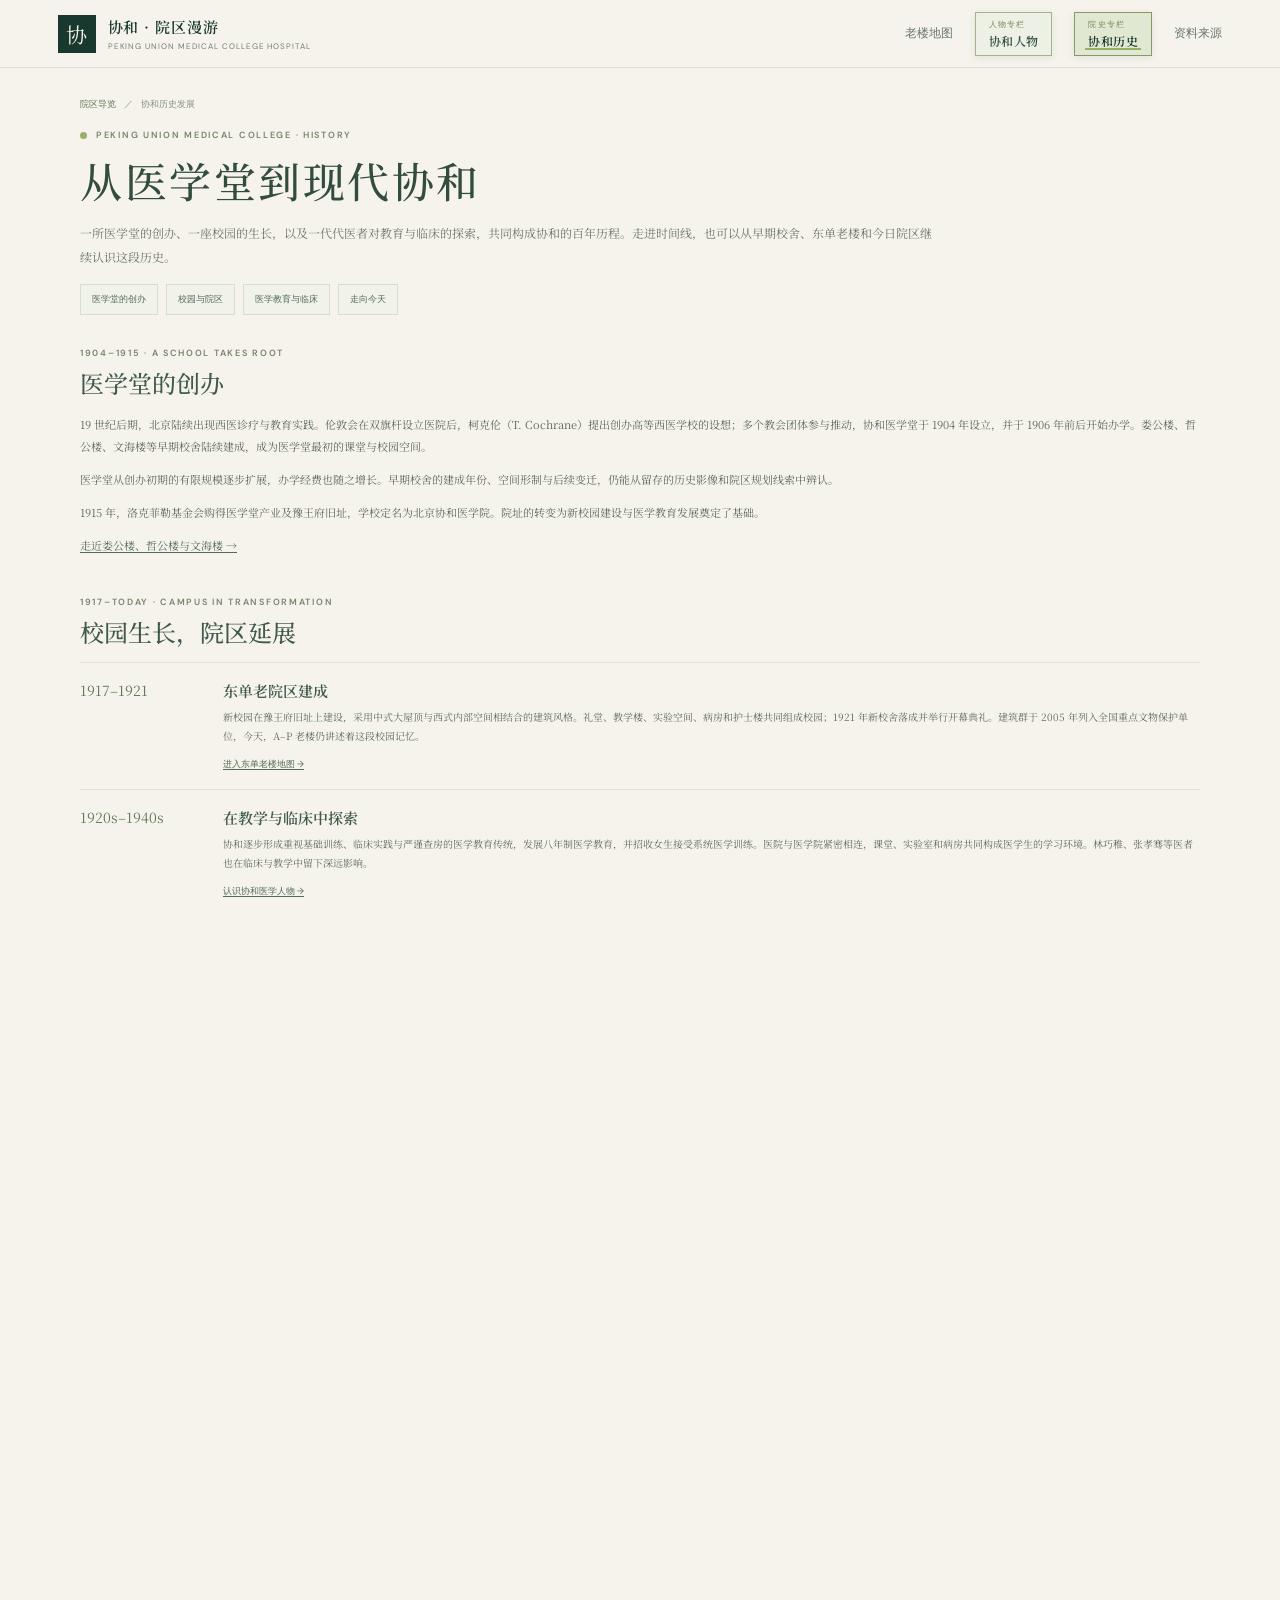
==== commit ff85a0a9: "Keep source link visible on mobile pages Co-authored-by: Copilot <223556219+Copilot@users.noreply.gi" ====
--- a/building-history.html
+++ b/building-history.html
@@ -19,7 +19,7 @@
       <a href="./old-building.html">老楼地图</a>
       <a class="people-nav-link" href="./people.html"><span>人物专栏</span><strong>协和人物</strong></a>
       <a class="history-nav-link active" href="./building-history.html"><span>院史专栏</span><strong>协和历史</strong></a>
-      <a href="./sources.html">图片来源</a>
+      <a class="source-nav-link" href="./sources.html">资料来源</a>
     </nav>
   </header>
   <main class="heritage-detail-main">
--- a/styles.css
+++ b/styles.css
@@ -209,10 +209,12 @@
   .brand small { font-size: 6px; }
   .top-nav { display: flex; gap: 6px; margin-left: 8px; }
   .top-nav a { font-size: 8px; }
-  .top-nav > a:not(.people-nav-link):not(.history-nav-link) { display: none; }
+  .top-nav > a:not(.people-nav-link):not(.history-nav-link):not(.source-nav-link) { display: none; }
   .top-nav .people-nav-link, .top-nav .history-nav-link { min-height: 36px; gap: 1px; padding: 4px 7px; }
   .top-nav .people-nav-link span, .top-nav .history-nav-link span { font-size: 6px; }
   .top-nav .people-nav-link strong, .top-nav .history-nav-link strong { font-size: 9px; }
+  .top-nav .source-nav-link { font-size: 7px; white-space: nowrap; }
+  .brand small { display: none; }
   .official-link { font-size: 9px; }
   main { width: 91%; }
   .intro { padding: 48px 0 30px; }
